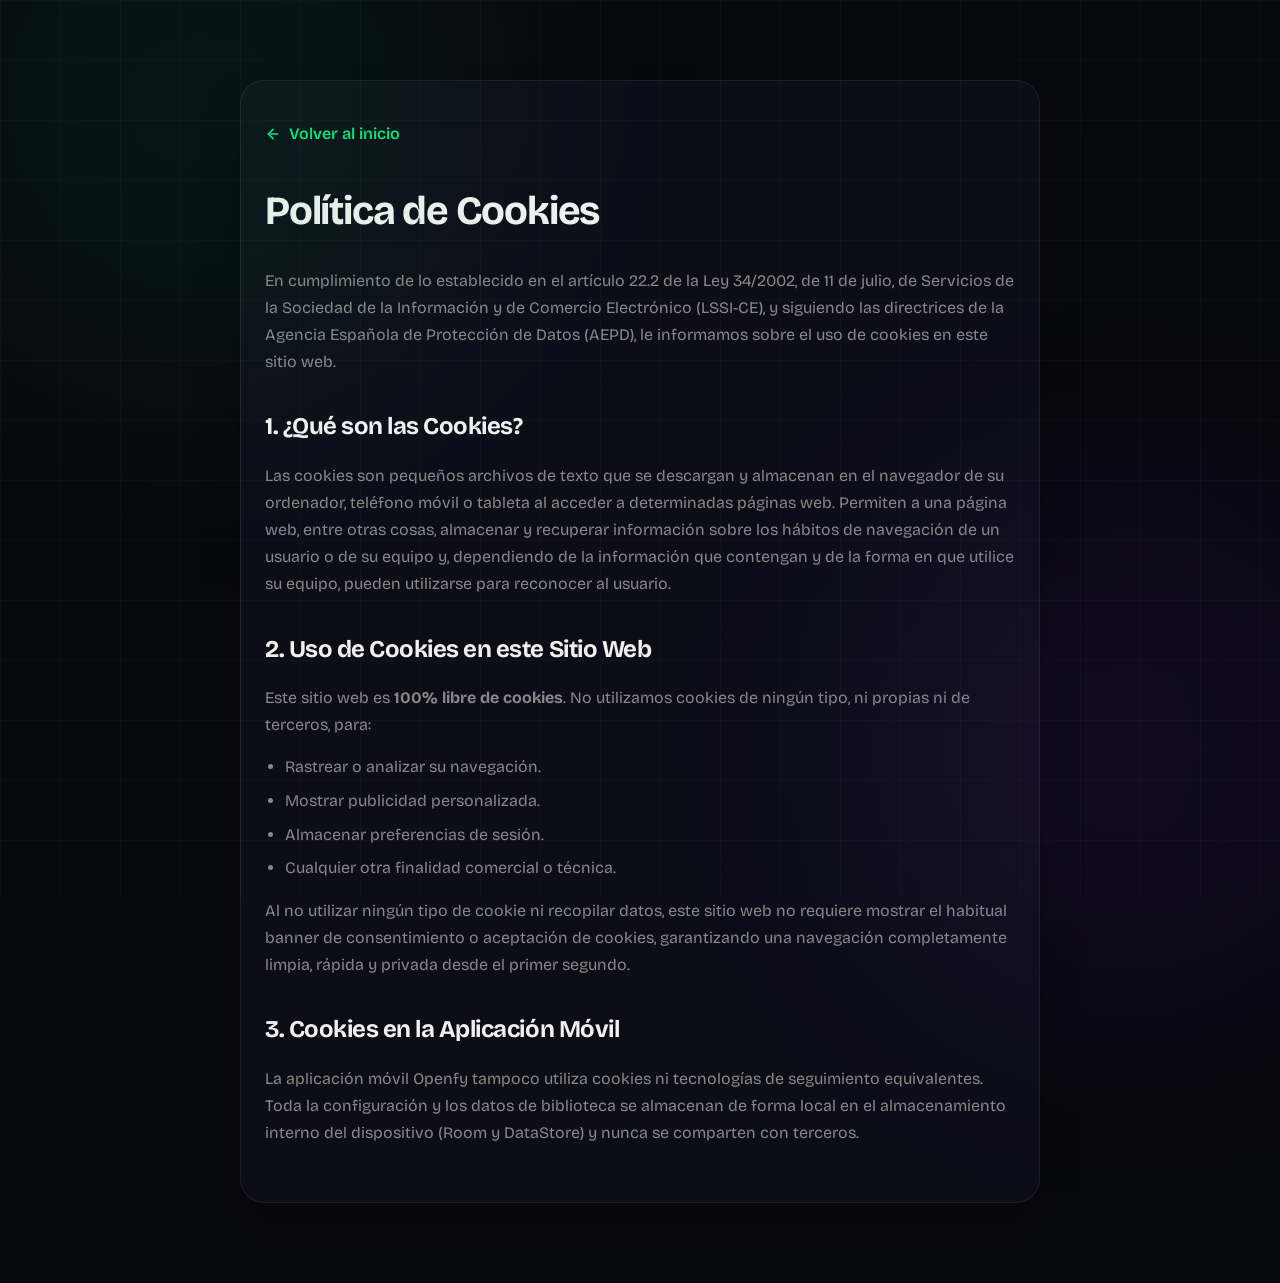
==== web/cookies.html @ 17f8e94c "Add legal policies, replace emojis with SVGs, and fix APK download link Create Aviso Legal, Politica" ====
<!DOCTYPE html>
<html lang="es">
<head>
  <meta charset="UTF-8">
  <meta name="viewport" content="width=device-width, initial-scale=1.0">
  <meta name="description" content="Política de Cookies — Openfy">
  <title>Política de Cookies — Openfy</title>
  <link rel="icon" type="image/png" href="assets/logo.png">
  <link rel="preconnect" href="https://fonts.googleapis.com">
  <link rel="preconnect" href="https://fonts.gstatic.com" crossorigin>
  <link href="https://fonts.googleapis.com/css2?family=Bricolage+Grotesque:opsz,wght@12..96,300;12..96,400;12..96,600;12..96,700;12..96,800&family=JetBrains+Mono:wght@400;500&display=swap" rel="stylesheet">
  <link rel="stylesheet" href="styles.css">
  <style>
    .legal-container {
      max-width: 800px;
      margin: 80px auto;
      padding: 40px 24px;
      background: var(--bg-2);
      border: 1px solid var(--border);
      border-radius: var(--radius-lg);
      box-shadow: 0 20px 40px rgba(0,0,0,0.3);
    }
    .legal-container h1 {
      font-size: 2.5rem;
      margin-bottom: 24px;
      letter-spacing: -0.03em;
    }
    .legal-container h2 {
      font-size: 1.5rem;
      margin-top: 32px;
      margin-bottom: 16px;
      letter-spacing: -0.02em;
    }
    .legal-container p {
      color: var(--muted);
      margin-bottom: 16px;
      line-height: 1.7;
    }
    .legal-container ul {
      margin-left: 20px;
      margin-bottom: 16px;
      color: var(--muted);
    }
    .legal-container li {
      margin-bottom: 8px;
    }
    .back-home {
      display: inline-flex;
      align-items: center;
      gap: 8px;
      color: var(--accent);
      text-decoration: none;
      font-weight: 600;
      margin-bottom: 32px;
      transition: opacity 0.2s;
    }
    .back-home:hover {
      opacity: 0.8;
    }
  </style>
</head>
<body>

  <div class="bg-grid"></div>
  <div class="bg-glow bg-glow-1"></div>
  <div class="bg-glow bg-glow-2"></div>

  <main class="legal-container">
    <a href="index.html" class="back-home">
      <svg width="16" height="16" viewBox="0 0 24 24" fill="none" stroke="currentColor" stroke-width="2.5" stroke-linecap="round" stroke-linejoin="round"><line x1="19" y1="12" x2="5" y2="12"/><polyline points="12 19 5 12 12 5"/></svg>
      Volver al inicio
    </a>

    <h1>Política de Cookies</h1>
    <p>En cumplimiento de lo establecido en el artículo 22.2 de la Ley 34/2002, de 11 de julio, de Servicios de la Sociedad de la Información y de Comercio Electrónico (LSSI-CE), y siguiendo las directrices de la Agencia Española de Protección de Datos (AEPD), le informamos sobre el uso de cookies en este sitio web.</p>

    <h2>1. ¿Qué son las Cookies?</h2>
    <p>Las cookies son pequeños archivos de texto que se descargan y almacenan en el navegador de su ordenador, teléfono móvil o tableta al acceder a determinadas páginas web. Permiten a una página web, entre otras cosas, almacenar y recuperar información sobre los hábitos de navegación de un usuario o de su equipo y, dependiendo de la información que contengan y de la forma en que utilice su equipo, pueden utilizarse para reconocer al usuario.</p>

    <h2>2. Uso de Cookies en este Sitio Web</h2>
    <p>Este sitio web es <strong>100% libre de cookies</strong>. No utilizamos cookies de ningún tipo, ni propias ni de terceros, para:</p>
    <ul>
      <li>Rastrear o analizar su navegación.</li>
      <li>Mostrar publicidad personalizada.</li>
      <li>Almacenar preferencias de sesión.</li>
      <li>Cualquier otra finalidad comercial o técnica.</li>
    </ul>
    <p>Al no utilizar ningún tipo de cookie ni recopilar datos, este sitio web no requiere mostrar el habitual banner de consentimiento o aceptación de cookies, garantizando una navegación completamente limpia, rápida y privada desde el primer segundo.</p>

    <h2>3. Cookies en la Aplicación Móvil</h2>
    <p>La aplicación móvil Openfy tampoco utiliza cookies ni tecnologías de seguimiento equivalentes. Toda la configuración y los datos de biblioteca se almacenan de forma local en el almacenamiento interno del dispositivo (Room y DataStore) y nunca se comparten con terceros.</p>
  </main>

</body>
</html>
---- web/styles.css ----
/* ===== RESET & BASE ===== */
*, *::before, *::after { box-sizing: border-box; margin: 0; padding: 0; }

:root {
  --bg:        #08080f;
  --bg-2:      #0d0d18;
  --surface:   rgba(255,255,255,0.035);
  --surface-2: rgba(255,255,255,0.06);
  --border:    rgba(255,255,255,0.07);
  --border-2:  rgba(255,255,255,0.12);
  --accent:    #00e676;
  --accent-dim: rgba(0,230,118,0.12);
  --accent-glow: rgba(0,230,118,0.25);
  --purple:    #7c3aed;
  --text:      #f0f0f0;
  --muted:     #888;
  --muted-2:   #555;
  --radius:    14px;
  --radius-lg: 24px;
  --max-w:     1100px;
  --font: 'Bricolage Grotesque', system-ui, sans-serif;
  --mono: 'JetBrains Mono', 'Fira Code', monospace;
}

html { scroll-behavior: smooth; }

body {
  font-family: var(--font);
  background: var(--bg);
  color: var(--text);
  line-height: 1.6;
  overflow-x: hidden;
  -webkit-font-smoothing: antialiased;
}

/* ===== BG FX ===== */
.bg-grid {
  position: fixed; inset: 0; z-index: 0;
  background-image:
    linear-gradient(rgba(255,255,255,0.025) 1px, transparent 1px),
    linear-gradient(90deg, rgba(255,255,255,0.025) 1px, transparent 1px);
  background-size: 60px 60px;
  pointer-events: none;
}
.bg-glow {
  position: fixed; border-radius: 50%;
  filter: blur(120px); pointer-events: none; z-index: 0;
}
.bg-glow-1 {
  width: 600px; height: 600px;
  top: -200px; left: -100px;
  background: rgba(0,230,118,0.06);
}
.bg-glow-2 {
  width: 500px; height: 500px;
  bottom: -100px; right: -100px;
  background: rgba(124,58,237,0.08);
}

/* ===== NAV ===== */
.nav {
  position: sticky; top: 0; z-index: 100;
  backdrop-filter: blur(20px);
  background: rgba(8,8,15,0.8);
  border-bottom: 1px solid var(--border);
}
.nav-inner {
  max-width: var(--max-w); margin: 0 auto;
  padding: 0 24px;
  display: flex; align-items: center; justify-content: space-between;
  height: 60px;
}
.nav-logo { display: flex; align-items: center; gap: 10px; text-decoration: none; color: var(--text); font-weight: 700; font-size: 1.05rem; }
.nav-icon { width: 30px; height: 30px; border-radius: 8px; }
.nav-name { letter-spacing: -0.02em; }
.nav-links { display: flex; align-items: center; gap: 28px; }
.nav-links a { color: var(--muted); text-decoration: none; font-size: 0.9rem; font-weight: 500; transition: color .2s; }
.nav-links a:hover { color: var(--text); }
.nav-gh {
  display: flex; align-items: center; gap: 6px;
  color: var(--text) !important;
  background: var(--surface-2);
  border: 1px solid var(--border-2);
  padding: 6px 14px; border-radius: 999px;
  font-size: 0.85rem !important;
  transition: background .2s, border-color .2s !important;
}
.nav-gh:hover { background: var(--surface) !important; border-color: var(--border-2) !important; }

/* ===== HERO ===== */
.hero {
  position: relative; z-index: 1;
  max-width: var(--max-w); margin: 0 auto;
  padding: 80px 24px 60px;
  display: grid;
  grid-template-columns: 1fr 1fr;
  gap: 60px;
  align-items: center;
}
.hero-inner { max-width: 540px; }
.hero-badge {
  display: inline-flex; align-items: center; gap: 8px;
  background: var(--accent-dim);
  border: 1px solid rgba(0,230,118,0.2);
  color: var(--accent);
  font-size: 0.8rem; font-weight: 600;
  padding: 6px 14px; border-radius: 999px;
  margin-bottom: 28px;
  letter-spacing: 0.04em; text-transform: uppercase;
}
.dot {
  width: 7px; height: 7px; border-radius: 50%;
  background: var(--accent);
  animation: pulse 2s ease-in-out infinite;
}
@keyframes pulse {
  0%, 100% { opacity: 1; }
  50% { opacity: 0.4; }
}
.hero-logo-wrap { display: none; }
.hero-title {
  font-size: clamp(2.8rem, 5vw, 4.2rem);
  font-weight: 800;
  line-height: 1.05;
  letter-spacing: -0.03em;
  margin-bottom: 24px;
}
.accent { color: var(--accent); }
.hero-lead {
  font-size: 1.05rem;
  color: var(--muted);
  line-height: 1.7;
  margin-bottom: 36px;
  max-width: 480px;
}
.hero-lead strong { color: var(--text); font-weight: 600; }
.hero-actions { display: flex; gap: 12px; flex-wrap: wrap; margin-bottom: 20px; }
.hero-hint { font-size: 0.78rem; color: var(--muted-2); }

/* ===== BUTTONS ===== */
.btn {
  display: inline-flex; align-items: center; gap: 8px;
  padding: 12px 22px; border-radius: 10px;
  font-family: var(--font); font-size: 0.9rem; font-weight: 600;
  text-decoration: none; cursor: pointer;
  transition: transform .15s, box-shadow .15s, background .15s, border-color .15s;
  border: none;
}
.btn:active { transform: scale(0.97); }
.btn-primary {
  background: var(--accent);
  color: #08080f;
  box-shadow: 0 0 20px var(--accent-glow);
}
.btn-primary:hover {
  background: #00ff87;
  box-shadow: 0 0 32px var(--accent-glow);
  transform: translateY(-1px);
}
.btn-secondary {
  background: var(--surface-2);
  color: var(--text);
  border: 1px solid var(--border-2);
}
.btn-secondary:hover { background: rgba(255,255,255,0.08); border-color: rgba(255,255,255,0.2); }
.btn-ghost {
  background: transparent;
  color: var(--muted);
  border: 1px solid var(--border);
}
.btn-ghost:hover { color: var(--text); border-color: var(--border-2); }
.btn-large { padding: 14px 28px; font-size: 1rem; }

/* ===== PLAYER MOCKUP ===== */
.hero-visual { display: flex; justify-content: center; align-items: center; }
.player-mockup {
  width: 280px;
  background: var(--bg-2);
  border: 1px solid var(--border-2);
  border-radius: var(--radius-lg);
  overflow: hidden;
  box-shadow:
    0 0 0 1px rgba(255,255,255,0.04),
    0 40px 80px rgba(0,0,0,0.6),
    0 0 60px rgba(0,230,118,0.08);
}
.player-bar {
  display: flex; gap: 6px; align-items: center;
  padding: 12px 16px;
  background: rgba(255,255,255,0.02);
  border-bottom: 1px solid var(--border);
}
.player-dot { width: 11px; height: 11px; border-radius: 50%; }
.player-dot.red    { background: #ff5f57; }
.player-dot.yellow { background: #ffbd2e; }
.player-dot.green  { background: #28c840; }
.player-screen { padding: 20px; display: flex; flex-direction: column; gap: 16px; }
.track-art {
  width: 100%; aspect-ratio: 1;
  border-radius: 12px;
  background: linear-gradient(135deg, #1a1a2e, #16213e, #0f3460);
  position: relative; overflow: hidden;
  box-shadow: 0 8px 24px rgba(0,0,0,0.4);
}
.track-art::after {
  content: '🎵';
  position: absolute; inset: 0;
  display: flex; align-items: center; justify-content: center;
  font-size: 2.5rem;
  opacity: 0.6;
}
.track-info { display: flex; flex-direction: column; gap: 6px; }
.skeleton {
  height: 12px; border-radius: 6px;
  background: linear-gradient(90deg, rgba(255,255,255,0.06) 25%, rgba(255,255,255,0.1) 50%, rgba(255,255,255,0.06) 75%);
  background-size: 200% 100%;
  animation: shimmer 1.8s ease-in-out infinite;
}
.skeleton.short { width: 65%; }
@keyframes shimmer {
  0% { background-position: 200% 0; }
  100% { background-position: -200% 0; }
}
.controls { display: flex; justify-content: center; gap: 20px; align-items: center; }
.ctrl-btn {
  width: 36px; height: 36px; border-radius: 50%;
  display: flex; align-items: center; justify-content: center;
  background: var(--surface); font-size: 0.9rem; color: var(--muted);
  cursor: pointer; transition: background .2s;
}
.ctrl-btn.play {
  width: 48px; height: 48px;
  background: var(--accent); color: #08080f;
  font-size: 1rem;
  box-shadow: 0 0 20px var(--accent-glow);
}
.progress-bar {
  width: 100%; height: 3px; border-radius: 2px;
  background: rgba(255,255,255,0.1);
  overflow: hidden;
}
.progress-fill {
  height: 100%; width: 40%; border-radius: 2px;
  background: var(--accent);
  animation: progress 3s ease-in-out infinite alternate;
}
@keyframes progress {
  from { width: 20%; }
  to   { width: 75%; }
}
.waveform {
  display: flex; align-items: center; justify-content: center;
  gap: 3px; height: 24px;
}
.waveform span {
  width: 3px; border-radius: 2px;
  background: var(--accent);
  opacity: 0.5;
  animation: wave 1s ease-in-out infinite alternate;
}
.waveform span:nth-child(1)  { height: 8px;  animation-delay: 0s; }
.waveform span:nth-child(2)  { height: 16px; animation-delay: .1s; }
.waveform span:nth-child(3)  { height: 12px; animation-delay: .2s; }
.waveform span:nth-child(4)  { height: 20px; animation-delay: .3s; }
.waveform span:nth-child(5)  { height: 8px;  animation-delay: .4s; }
.waveform span:nth-child(6)  { height: 18px; animation-delay: .5s; }
.waveform span:nth-child(7)  { height: 24px; animation-delay: .6s; }
.waveform span:nth-child(8)  { height: 14px; animation-delay: .7s; }
.waveform span:nth-child(9)  { height: 20px; animation-delay: .8s; }
.waveform span:nth-child(10) { height: 10px; animation-delay: .9s; }
.waveform span:nth-child(11) { height: 16px; animation-delay: .1s; }
.waveform span:nth-child(12) { height: 6px;  animation-delay: .2s; }
.waveform span:nth-child(13) { height: 14px; animation-delay: .3s; }
.waveform span:nth-child(14) { height: 20px; animation-delay: .4s; }
.waveform span:nth-child(15) { height: 8px;  animation-delay: .5s; }
@keyframes wave {
  from { opacity: 0.3; transform: scaleY(0.6); }
  to   { opacity: 0.8; transform: scaleY(1); }
}

/* ===== STATS ===== */
.stats {
  position: relative; z-index: 1;
  border-top: 1px solid var(--border);
  border-bottom: 1px solid var(--border);
  background: var(--surface);
}
.stats-inner {
  max-width: var(--max-w); margin: 0 auto; padding: 0 24px;
  display: flex; align-items: center; justify-content: center;
  flex-wrap: wrap; gap: 0;
}
.stat {
  display: flex; flex-direction: column; align-items: center;
  padding: 24px 40px; gap: 4px;
}
.stat-num { font-size: 1.6rem; font-weight: 800; color: var(--accent); letter-spacing: -0.02em; }
.stat-label { font-size: 0.78rem; color: var(--muted); font-weight: 500; text-transform: uppercase; letter-spacing: 0.05em; }
.stat-divider { width: 1px; height: 40px; background: var(--border); }

/* ===== SECTIONS ===== */
.features, .install, .tech {
  position: relative; z-index: 1;
  max-width: var(--max-w); margin: 0 auto;
  padding: 80px 24px;
}
.section-header { margin-bottom: 48px; }
.section-tag {
  display: inline-block;
  font-size: 0.75rem; font-weight: 700;
  text-transform: uppercase; letter-spacing: 0.1em;
  color: var(--accent); margin-bottom: 12px;
}
.section-title {
  font-size: clamp(1.8rem, 3.5vw, 2.8rem);
  font-weight: 800; letter-spacing: -0.03em;
  line-height: 1.1;
  color: var(--text);
}

/* ===== FEATURE CARDS ===== */
.features-grid {
  display: grid;
  grid-template-columns: repeat(3, 1fr);
  gap: 16px;
}
.card {
  background: var(--surface);
  border: 1px solid var(--border);
  border-radius: var(--radius);
  padding: 28px;
  transition: border-color .2s, background .2s, transform .2s;
}
.card:hover {
  border-color: var(--border-2);
  background: var(--surface-2);
  transform: translateY(-2px);
}
.card-highlight {
  grid-column: span 1;
  background: linear-gradient(135deg, rgba(0,230,118,0.06), rgba(0,230,118,0.02));
  border-color: rgba(0,230,118,0.2);
}
.card-highlight:hover { border-color: rgba(0,230,118,0.35); }
.card-icon {
  width: 44px; height: 44px;
  display: flex; align-items: center; justify-content: center;
  background: var(--surface-2); border: 1px solid var(--border);
  border-radius: 10px; margin-bottom: 16px;
  color: var(--accent);
}
.card h3 {
  font-size: 1rem; font-weight: 700;
  margin-bottom: 8px; letter-spacing: -0.01em;
}
.card p { font-size: 0.88rem; color: var(--muted); line-height: 1.65; }
.card-code {
  margin-top: 16px; padding: 10px 12px;
  background: rgba(0,0,0,0.3); border-radius: 8px;
  border: 1px solid var(--border);
  display: flex; gap: 8px; align-items: center;
}

/* ===== INSTALL STEPS ===== */
.steps-grid {
  display: grid;
  grid-template-columns: 1fr auto 1fr auto 1fr;
  gap: 16px; align-items: center;
  margin-bottom: 48px;
}
.step {
  background: var(--surface);
  border: 1px solid var(--border);
  border-radius: var(--radius);
  padding: 28px 24px;
}
.step-num {
  font-family: var(--mono);
  font-size: 2rem; font-weight: 500;
  color: var(--accent); opacity: 0.7;
  margin-bottom: 12px; letter-spacing: -0.05em;
}
.step-content h3 { font-size: 1rem; font-weight: 700; margin-bottom: 8px; }
.step-content p  { font-size: 0.88rem; color: var(--muted); line-height: 1.6; }
.step-arrow { font-size: 1.4rem; color: var(--muted-2); padding: 0 8px; }
.install-cta { display: flex; align-items: center; gap: 16px; flex-wrap: wrap; }

/* ===== TECH GRID ===== */
.tech-grid {
  display: grid;
  grid-template-columns: repeat(4, 1fr);
  gap: 12px;
}
.tech-card {
  background: var(--surface);
  border: 1px solid var(--border);
  border-radius: var(--radius);
  padding: 20px;
  display: flex; flex-direction: column; gap: 6px;
  transition: border-color .2s;
}
.tech-card:hover { border-color: var(--border-2); }
.tech-label { font-size: 0.72rem; color: var(--muted-2); text-transform: uppercase; letter-spacing: 0.08em; font-weight: 600; }
.tech-value { font-size: 0.88rem; color: var(--text); font-weight: 600; }

/* ===== LEGAL ===== */
.legal {
  position: relative; z-index: 1;
  background: var(--surface);
  border-top: 1px solid var(--border);
  border-bottom: 1px solid var(--border);
}
.legal-inner {
  max-width: 740px; margin: 0 auto;
  padding: 64px 24px;
  text-align: center;
}
.legal-icon { font-size: 2rem; margin-bottom: 16px; }
.legal h2 { font-size: 1.5rem; font-weight: 700; margin-bottom: 20px; letter-spacing: -0.02em; }
.legal p { font-size: 0.9rem; color: var(--muted); line-height: 1.75; margin-bottom: 14px; }
.legal p strong { color: var(--text); }

/* ===== FOOTER ===== */
.footer {
  position: relative; z-index: 1;
  border-top: 1px solid var(--border);
  padding: 40px 24px;
}
.footer-inner {
  max-width: var(--max-w); margin: 0 auto;
  display: flex; flex-direction: column; align-items: center; gap: 20px;
  text-align: center;
}
.footer-brand {
  display: flex; align-items: center; gap: 8px;
  font-size: 1rem; font-weight: 700; color: var(--text);
}
.footer-logo { width: 24px; height: 24px; border-radius: 6px; }
.footer-links { display: flex; gap: 24px; flex-wrap: wrap; justify-content: center; }
.footer-links a { color: var(--muted); text-decoration: none; font-size: 0.88rem; transition: color .2s; }
.footer-links a:hover { color: var(--text); }
.footer-copy { font-size: 0.8rem; color: var(--muted-2); }
.footer-copy a { color: var(--muted); text-decoration: none; }
.footer-copy a:hover { color: var(--text); }

/* ===== UTILITIES ===== */
.mono { font-family: var(--mono); font-size: 0.82em; }
.muted { color: var(--muted); }

/* ===== RESPONSIVE ===== */
@media (max-width: 900px) {
  .hero {
    grid-template-columns: 1fr;
    text-align: center;
    padding: 60px 20px 40px;
    gap: 40px;
  }
  .hero-inner { max-width: 100%; }
  .hero-lead { margin: 0 auto 32px; }
  .hero-actions { justify-content: center; }
  .hero-logo-wrap { display: flex; justify-content: center; }
  .hero-logo { width: 100px; height: 100px; border-radius: 24px; }
  .hero-visual { display: none; }
  .features-grid { grid-template-columns: 1fr; }
  .card-highlight { grid-column: span 1; }
  .steps-grid { grid-template-columns: 1fr; }
  .step-arrow { text-align: center; transform: rotate(90deg); }
  .tech-grid { grid-template-columns: repeat(2, 1fr); }
  .stats-inner { flex-direction: column; gap: 0; }
  .stat-divider { width: 60px; height: 1px; }
}

@media (max-width: 600px) {
  .nav-links { display: none; }
  .nav-links a:last-child { display: flex; }
  .hero-title { font-size: 2.4rem; }
  .tech-grid { grid-template-columns: 1fr; }
  .features, .install, .tech { padding: 60px 16px; }
}
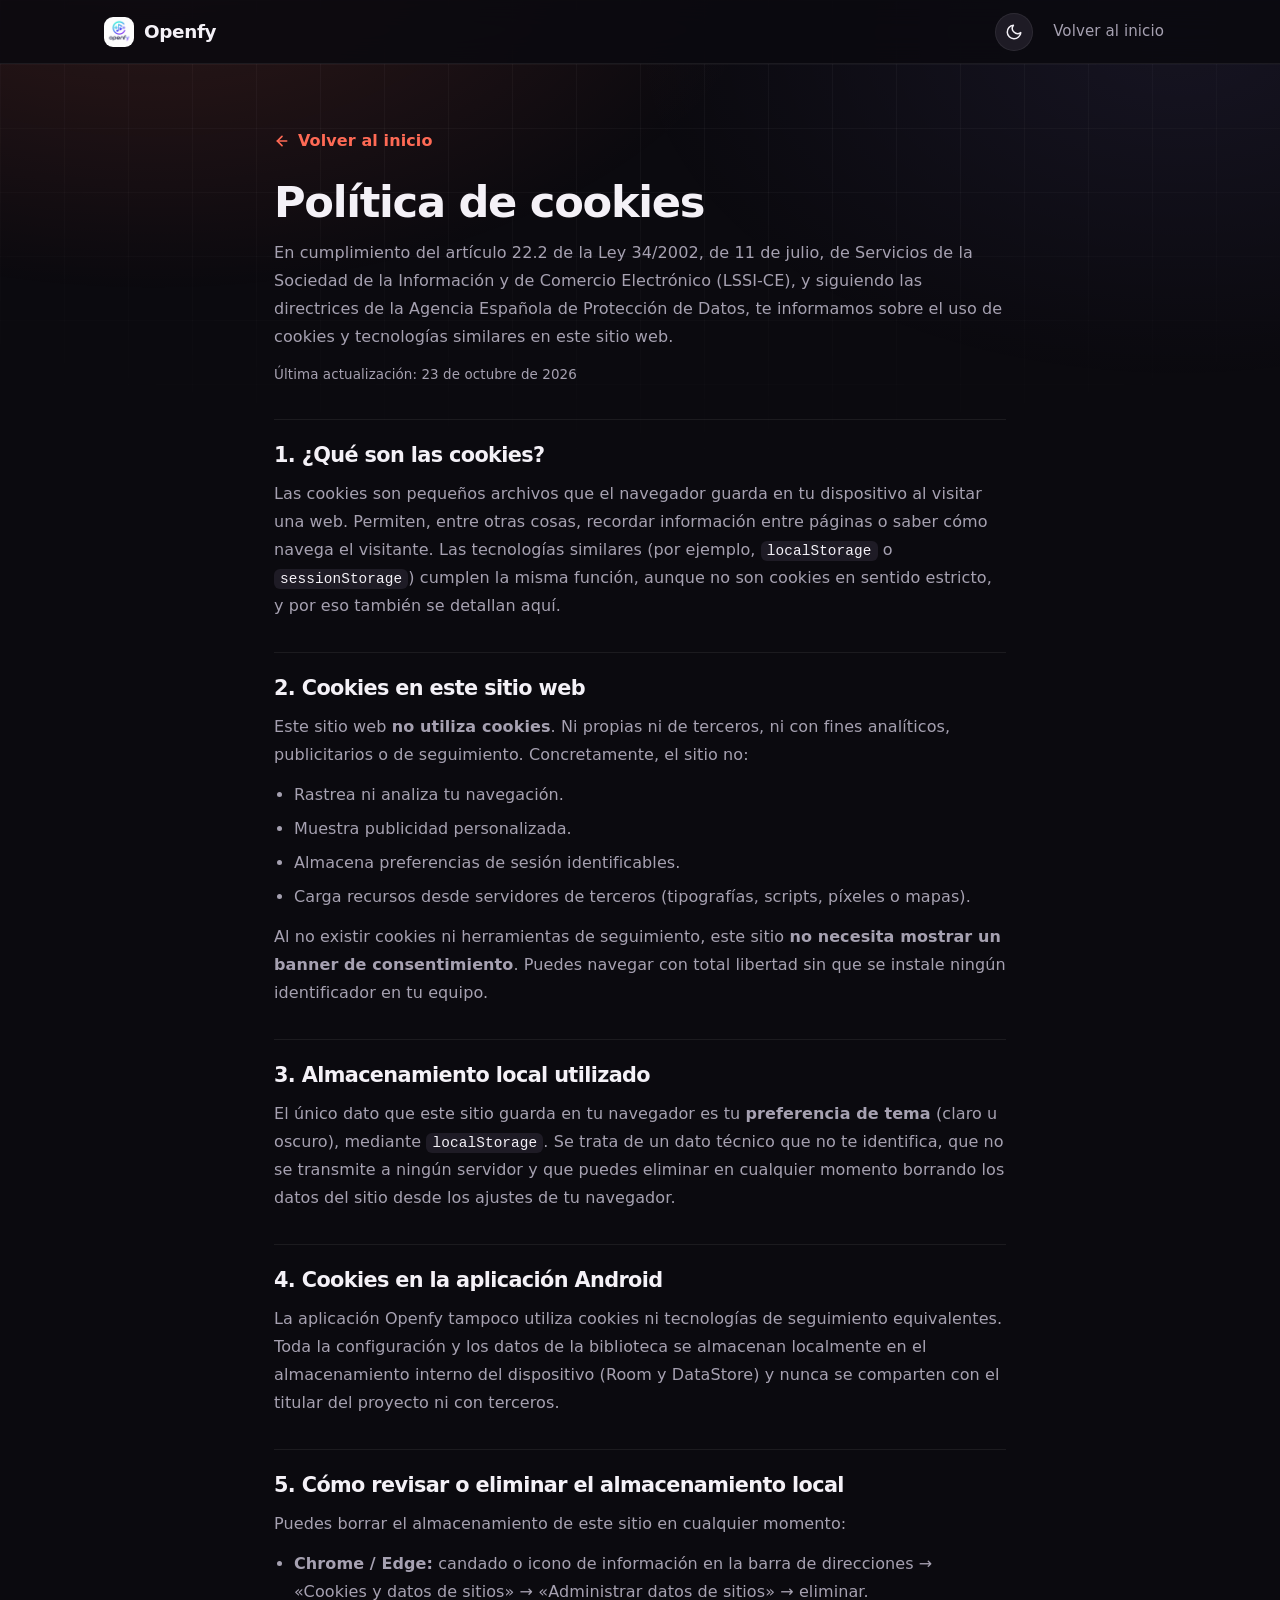
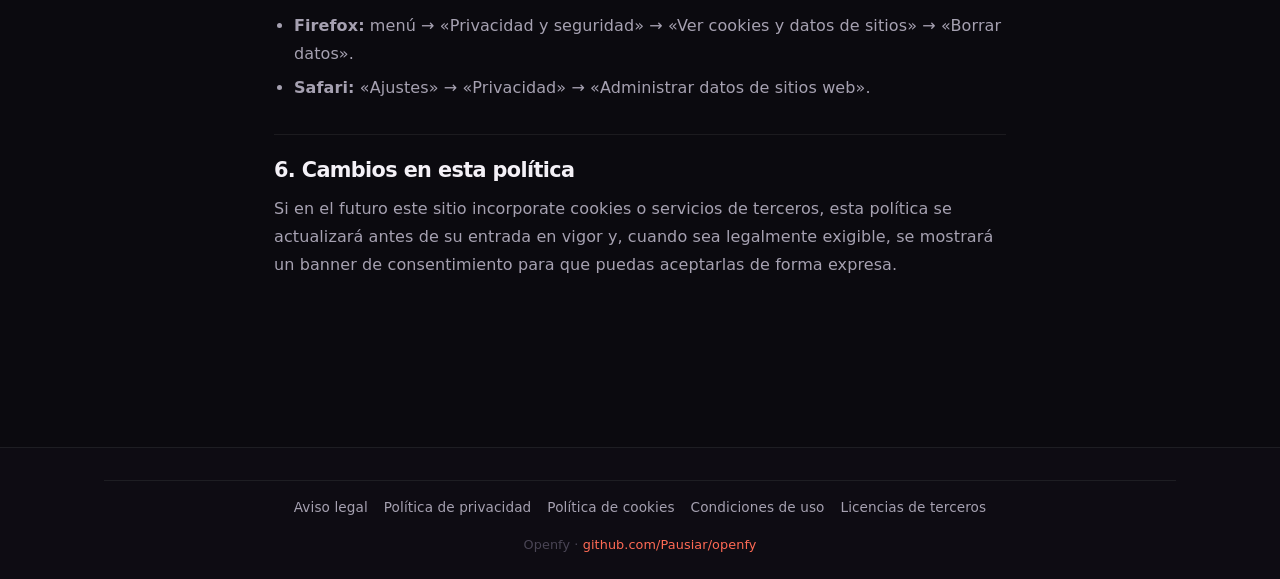
==== commit f1c830bd: "feat(web): rediseño con el diseño de la app, firma oficial y descarga fiable Sitio web - Rediseño co" ====
--- a/web/cookies.html
+++ b/web/cookies.html
@@ -1,95 +1,128 @@
 <!DOCTYPE html>
-<html lang="es">
+<html lang="es" data-theme="dark">
 <head>
   <meta charset="UTF-8">
   <meta name="viewport" content="width=device-width, initial-scale=1.0">
-  <meta name="description" content="Política de Cookies — Openfy">
-  <title>Política de Cookies — Openfy</title>
+  <meta name="description" content="Política de cookies de Openfy: este sitio no utiliza cookies ni servicios de terceros; solo guarda la preferencia de tema en el almacenamiento local del navegador.">
+  <meta name="theme-color" content="#0b0a0f">
+  <link rel="canonical" href="https://pausiar.github.io/openfy/cookies.html">
+  <meta name="robots" content="index, follow">
+  <title>Política de cookies — Openfy</title>
   <link rel="icon" type="image/png" href="assets/logo.png">
-  <link rel="preconnect" href="https://fonts.googleapis.com">
-  <link rel="preconnect" href="https://fonts.gstatic.com" crossorigin>
-  <link href="https://fonts.googleapis.com/css2?family=Bricolage+Grotesque:opsz,wght@12..96,300;12..96,400;12..96,600;12..96,700;12..96,800&family=JetBrains+Mono:wght@400;500&display=swap" rel="stylesheet">
   <link rel="stylesheet" href="styles.css">
-  <style>
-    .legal-container {
-      max-width: 800px;
-      margin: 80px auto;
-      padding: 40px 24px;
-      background: var(--bg-2);
-      border: 1px solid var(--border);
-      border-radius: var(--radius-lg);
-      box-shadow: 0 20px 40px rgba(0,0,0,0.3);
-    }
-    .legal-container h1 {
-      font-size: 2.5rem;
-      margin-bottom: 24px;
-      letter-spacing: -0.03em;
-    }
-    .legal-container h2 {
-      font-size: 1.5rem;
-      margin-top: 32px;
-      margin-bottom: 16px;
-      letter-spacing: -0.02em;
-    }
-    .legal-container p {
-      color: var(--muted);
-      margin-bottom: 16px;
-      line-height: 1.7;
-    }
-    .legal-container ul {
-      margin-left: 20px;
-      margin-bottom: 16px;
-      color: var(--muted);
-    }
-    .legal-container li {
-      margin-bottom: 8px;
-    }
-    .back-home {
-      display: inline-flex;
-      align-items: center;
-      gap: 8px;
-      color: var(--accent);
-      text-decoration: none;
-      font-weight: 600;
-      margin-bottom: 32px;
-      transition: opacity 0.2s;
-    }
-    .back-home:hover {
-      opacity: 0.8;
-    }
-  </style>
+  <script src="site-config.js"></script>
+  <script src="app.js" defer></script>
 </head>
 <body>
 
-  <div class="bg-grid"></div>
-  <div class="bg-glow bg-glow-1"></div>
-  <div class="bg-glow bg-glow-2"></div>
+  <div class="bg-grid" aria-hidden="true"></div>
+  <div class="bg-glow" aria-hidden="true"></div>
 
-  <main class="legal-container">
+  <nav class="nav" aria-label="Navegación">
+    <div class="container nav-inner">
+      <a class="nav-logo" href="index.html">
+        <img src="assets/logo.png" alt="Logotipo de Openfy" class="nav-icon" width="30" height="30">
+        <span>Openfy</span>
+      </a>
+      <div class="nav-links">
+        <button class="theme-toggle" id="theme-toggle" type="button" aria-label="Cambiar entre tema oscuro y claro" title="Cambiar tema">
+          <svg class="icon-moon" width="18" height="18" viewBox="0 0 24 24" fill="none" stroke="currentColor" stroke-width="2" stroke-linecap="round" stroke-linejoin="round" aria-hidden="true"><path d="M21 12.79A9 9 0 1 1 11.21 3 7 7 0 0 0 21 12.79z"/></svg>
+          <svg class="icon-sun" width="18" height="18" viewBox="0 0 24 24" fill="none" stroke="currentColor" stroke-width="2" stroke-linecap="round" stroke-linejoin="round" aria-hidden="true"><circle cx="12" cy="12" r="4"/><path d="M12 2v2M12 20v2M4.93 4.93l1.41 1.41M17.66 17.66l1.41 1.41M2 12h2M20 12h2M4.93 19.07l1.41-1.41M17.66 6.34l1.41-1.41"/></svg>
+        </button>
+        <a href="index.html">Volver al inicio</a>
+      </div>
+    </div>
+  </nav>
+
+  <main class="doc">
     <a href="index.html" class="back-home">
-      <svg width="16" height="16" viewBox="0 0 24 24" fill="none" stroke="currentColor" stroke-width="2.5" stroke-linecap="round" stroke-linejoin="round"><line x1="19" y1="12" x2="5" y2="12"/><polyline points="12 19 5 12 12 5"/></svg>
+      <svg width="16" height="16" viewBox="0 0 24 24" fill="none" stroke="currentColor" stroke-width="2.5" stroke-linecap="round" stroke-linejoin="round" aria-hidden="true"><line x1="19" y1="12" x2="5" y2="12"/><polyline points="12 19 5 12 12 5"/></svg>
       Volver al inicio
     </a>
 
-    <h1>Política de Cookies</h1>
-    <p>En cumplimiento de lo establecido en el artículo 22.2 de la Ley 34/2002, de 11 de julio, de Servicios de la Sociedad de la Información y de Comercio Electrónico (LSSI-CE), y siguiendo las directrices de la Agencia Española de Protección de Datos (AEPD), le informamos sobre el uso de cookies en este sitio web.</p>
+    <header class="doc-header">
+      <h1>Política de cookies</h1>
+      <p>
+        En cumplimiento del artículo 22.2 de la Ley 34/2002, de 11 de julio, de Servicios de la
+        Sociedad de la Información y de Comercio Electrónico (LSSI-CE), y siguiendo las directrices
+        de la Agencia Española de Protección de Datos, te informamos sobre el uso de cookies y
+        tecnologías similares en este sitio web.
+      </p>
+      <p class="doc-updated">Última actualización: 23 de octubre de 2026</p>
+    </header>
 
-    <h2>1. ¿Qué son las Cookies?</h2>
-    <p>Las cookies son pequeños archivos de texto que se descargan y almacenan en el navegador de su ordenador, teléfono móvil o tableta al acceder a determinadas páginas web. Permiten a una página web, entre otras cosas, almacenar y recuperar información sobre los hábitos de navegación de un usuario o de su equipo y, dependiendo de la información que contengan y de la forma en que utilice su equipo, pueden utilizarse para reconocer al usuario.</p>
+    <h2>1. ¿Qué son las cookies?</h2>
+    <p>
+      Las cookies son pequeños archivos que el navegador guarda en tu dispositivo al visitar una
+      web. Permiten, entre otras cosas, recordar información entre páginas o saber cómo navega
+      el visitante. Las tecnologías similares (por ejemplo, <code>localStorage</code> o
+      <code>sessionStorage</code>) cumplen la misma función, aunque no son cookies en sentido
+      estricto, y por eso también se detallan aquí.
+    </p>
 
-    <h2>2. Uso de Cookies en este Sitio Web</h2>
-    <p>Este sitio web es <strong>100% libre de cookies</strong>. No utilizamos cookies de ningún tipo, ni propias ni de terceros, para:</p>
+    <h2>2. Cookies en este sitio web</h2>
+    <p>
+      Este sitio web <strong>no utiliza cookies</strong>. Ni propias ni de terceros, ni con fines
+      analíticos, publicitarios o de seguimiento. Concretamente, el sitio no:
+    </p>
     <ul>
-      <li>Rastrear o analizar su navegación.</li>
-      <li>Mostrar publicidad personalizada.</li>
-      <li>Almacenar preferencias de sesión.</li>
-      <li>Cualquier otra finalidad comercial o técnica.</li>
+      <li>Rastrea ni analiza tu navegación.</li>
+      <li>Muestra publicidad personalizada.</li>
+      <li>Almacena preferencias de sesión identificables.</li>
+      <li>Carga recursos desde servidores de terceros (tipografías, scripts, píxeles o mapas).</li>
     </ul>
-    <p>Al no utilizar ningún tipo de cookie ni recopilar datos, este sitio web no requiere mostrar el habitual banner de consentimiento o aceptación de cookies, garantizando una navegación completamente limpia, rápida y privada desde el primer segundo.</p>
+    <p>
+      Al no existir cookies ni herramientas de seguimiento, este sitio <strong>no necesita mostrar
+      un banner de consentimiento</strong>. Puedes navegar con total libertad sin que se instale
+      ningún identificador en tu equipo.
+    </p>
 
-    <h2>3. Cookies en la Aplicación Móvil</h2>
-    <p>La aplicación móvil Openfy tampoco utiliza cookies ni tecnologías de seguimiento equivalentes. Toda la configuración y los datos de biblioteca se almacenan de forma local en el almacenamiento interno del dispositivo (Room y DataStore) y nunca se comparten con terceros.</p>
+    <h2>3. Almacenamiento local utilizado</h2>
+    <p>
+      El único dato que este sitio guarda en tu navegador es tu <strong>preferencia de tema</strong>
+      (claro u oscuro), mediante <code>localStorage</code>. Se trata de un dato técnico que no te
+      identifica, que no se transmite a ningún servidor y que puedes eliminar en cualquier momento
+      borrando los datos del sitio desde los ajustes de tu navegador.
+    </p>
+
+    <h2>4. Cookies en la aplicación Android</h2>
+    <p>
+      La aplicación Openfy tampoco utiliza cookies ni tecnologías de seguimiento equivalentes. Toda
+      la configuración y los datos de la biblioteca se almacenan localmente en el almacenamiento
+      interno del dispositivo (Room y DataStore) y nunca se comparten con el titular del proyecto
+      ni con terceros.
+    </p>
+
+    <h2>5. Cómo revisar o eliminar el almacenamiento local</h2>
+    <p>
+      Puedes borrar el almacenamiento de este sitio en cualquier momento:
+    </p>
+    <ul>
+      <li><strong>Chrome / Edge:</strong> candado o icono de información en la barra de direcciones → «Cookies y datos de sitios» → «Administrar datos de sitios» → eliminar.</li>
+      <li><strong>Firefox:</strong> menú → «Privacidad y seguridad» → «Ver cookies y datos de sitios» → «Borrar datos».</li>
+      <li><strong>Safari:</strong> «Ajustes» → «Privacidad» → «Administrar datos de sitios web».</li>
+    </ul>
+
+    <h2>6. Cambios en esta política</h2>
+    <p>
+      Si en el futuro este sitio incorporate cookies o servicios de terceros, esta política se
+      actualizará antes de su entrada en vigor y, cuando sea legalmente exigible, se mostrará un
+      banner de consentimiento para que puedas aceptarlas de forma expresa.
+    </p>
   </main>
+
+  <footer class="footer">
+    <div class="container footer-inner">
+      <nav class="footer-legal" aria-label="Información legal">
+        <a href="legal.html">Aviso legal</a>
+        <a href="privacidad.html">Política de privacidad</a>
+        <a href="cookies.html">Política de cookies</a>
+        <a href="terminos.html">Condiciones de uso</a>
+        <a href="licencias.html">Licencias de terceros</a>
+      </nav>
+      <p class="footer-updated">Openfy · <a href="https://github.com/Pausiar/openfy" target="_blank" rel="noopener noreferrer">github.com/Pausiar/openfy</a></p>
+    </div>
+  </footer>
 
 </body>
 </html>
--- a/web/styles.css
+++ b/web/styles.css
@@ -1,479 +1,1725 @@
-/* ===== RESET & BASE ===== */
-*, *::before, *::after { box-sizing: border-box; margin: 0; padding: 0; }
+/* ==========================================================================
+   Openfy — hoja de estilos de la web
+   --------------------------------------------------------------------------
+   El diseño replica el sistema de diseño "Ember" de la app Android
+   (app/src/main/java/com/pausiar/openfy/presentation/theme/):
+
+     - Paleta dark-first: superficies casi negras con matiz violeta y un único
+       acento coral cálido.
+     - Tema claro equivalente (la app tiene SYSTEM / LIGHT / DARK).
+     - Radios 8 / 12 / 16 / 20 / 28 y rejilla de espaciado de 4.
+     - Tipografía sans del sistema con tracking cerrado en los titulares,
+       igual que OpenfyTypography en la app.
+
+   Sin fuentes externas ni recursos de terceros: la web no hace ni una sola
+   petición a otro dominio (requisito de la política de cookies).
+   ========================================================================== */
+
+/* --------------------------------------------------------------------------
+   1. Tokens
+   -------------------------------------------------------------------------- */
 
 :root {
-  --bg:        #08080f;
-  --bg-2:      #0d0d18;
-  --surface:   rgba(255,255,255,0.035);
-  --surface-2: rgba(255,255,255,0.06);
-  --border:    rgba(255,255,255,0.07);
-  --border-2:  rgba(255,255,255,0.12);
-  --accent:    #00e676;
-  --accent-dim: rgba(0,230,118,0.12);
-  --accent-glow: rgba(0,230,118,0.25);
-  --purple:    #7c3aed;
-  --text:      #f0f0f0;
-  --muted:     #888;
-  --muted-2:   #555;
-  --radius:    14px;
-  --radius-lg: 24px;
-  --max-w:     1100px;
-  --font: 'Bricolage Grotesque', system-ui, sans-serif;
-  --mono: 'JetBrains Mono', 'Fira Code', monospace;
-}
-
-html { scroll-behavior: smooth; }
+  /* Paleta oscura (tema por defecto, como la app) */
+  --bg: #0b0a0f;
+  --bg-deep: #060509;
+  --surface: #131119;
+  --surface-1: #17151d;
+  --surface-2: #1e1b25;
+  --surface-3: #26232e;
+  --outline: #4a4555;
+  --outline-variant: #2c2834;
+  --text: #f4f1f7;
+  --muted: #a6a1b1;
+  --accent: #ff6a55;
+  --accent-strong: #ff7a62;
+  --accent-soft: #ff9a85;
+  --accent-container: #3a1a14;
+  --accent-fg: #ffe6e0;
+  --on-accent: #1c0a06;
+  --secondary: #cfc6da;
+  --secondary-container: #2a2633;
+  --tertiary: #ffb86b;
+  --success: #5fd39a;
+  --warning: #ffc266;
+  --danger: #ff5c6c;
+  --hairline: rgba(255, 255, 255, 0.07);
+  --youtube: #ff4e45;
+  --spotify: #1ed760;
+  --local: #9b8cff;
+  --demo: #ffb86b;
+  --shadow-card: 0 18px 40px rgba(0, 0, 0, 0.45);
+  --shadow-phone: 0 40px 80px rgba(0, 0, 0, 0.55);
+  --glow: rgba(255, 106, 85, 0.16);
+  --glow-secondary: rgba(155, 140, 255, 0.08);
+
+  /* Forma y espacio (OpenfyShapes / OpenfySpacing) */
+  --radius-xs: 8px;
+  --radius-sm: 12px;
+  --radius-md: 16px;
+  --radius-lg: 20px;
+  --radius-xl: 28px;
+  --radius-pill: 999px;
+
+  --space-1: 4px;
+  --space-2: 8px;
+  --space-3: 12px;
+  --space-4: 16px;
+  --space-6: 24px;
+  --space-8: 32px;
+  --space-12: 48px;
+
+  --container: 1120px;
+  --gutter: 24px;
+  --nav-height: 64px;
+
+  /* Tipografía (mismos pesos y tracking que la app) */
+  --font-sans: system-ui, -apple-system, "Segoe UI", Roboto, "Helvetica Neue", Arial,
+    "Noto Sans", sans-serif;
+  --font-mono: ui-monospace, "JetBrains Mono", "SFMono-Regular", Menlo, Consolas,
+    "Liberation Mono", monospace;
+
+  --ease: cubic-bezier(0.2, 0.7, 0.3, 1);
+}
+
+[data-theme="light"] {
+  --bg: #faf8fb;
+  --bg-deep: #ffffff;
+  --surface: #ffffff;
+  --surface-1: #f6f3f8;
+  --surface-2: #f1edf4;
+  --surface-3: #ebe7ef;
+  --outline: #8c8696;
+  --outline-variant: #d9d4df;
+  --text: #17151c;
+  --muted: #5e5968;
+  --accent: #d63f28;
+  --accent-strong: #ff6a55;
+  --accent-soft: #d63f28;
+  --accent-container: #ffe6e0;
+  --accent-fg: #3d0d04;
+  --on-accent: #ffffff;
+  --secondary: #615a6e;
+  --secondary-container: #e9e3f2;
+  --tertiary: #b86a12;
+  --success: #1e8a57;
+  --warning: #a86200;
+  --danger: #c62839;
+  --hairline: rgba(0, 0, 0, 0.08);
+  --youtube: #d9271e;
+  --spotify: #138a3e;
+  --local: #5b4bd6;
+  --demo: #b86a12;
+  --shadow-card: 0 16px 32px rgba(46, 40, 58, 0.10);
+  --shadow-phone: 0 30px 60px rgba(46, 40, 58, 0.18);
+  --glow: rgba(214, 63, 40, 0.10);
+  --glow-secondary: rgba(91, 75, 214, 0.08);
+}
+
+/* --------------------------------------------------------------------------
+   2. Base
+   -------------------------------------------------------------------------- */
+
+*,
+*::before,
+*::after {
+  box-sizing: border-box;
+}
+
+html {
+  scroll-behavior: smooth;
+  scroll-padding-top: calc(var(--nav-height) + 16px);
+  -webkit-text-size-adjust: 100%;
+}
 
 body {
-  font-family: var(--font);
+  margin: 0;
   background: var(--bg);
   color: var(--text);
+  font-family: var(--font-sans);
+  font-size: 16px;
   line-height: 1.6;
+  letter-spacing: 0.1px;
+  -webkit-font-smoothing: antialiased;
   overflow-x: hidden;
-  -webkit-font-smoothing: antialiased;
-}
-
-/* ===== BG FX ===== */
+}
+
+img {
+  max-width: 100%;
+  display: block;
+}
+
+a {
+  color: var(--accent);
+  text-decoration: none;
+}
+
+a:hover {
+  text-decoration: underline;
+}
+
+h1,
+h2,
+h3,
+h4 {
+  margin: 0;
+  letter-spacing: -0.03em;
+  line-height: 1.15;
+  font-weight: 800;
+}
+
+p {
+  margin: 0;
+}
+
+ul {
+  margin: 0;
+  padding-left: 20px;
+}
+
+code,
+.mono {
+  font-family: var(--font-mono);
+  font-size: 0.9em;
+}
+
+:focus-visible {
+  outline: 2px solid var(--accent);
+  outline-offset: 3px;
+  border-radius: 4px;
+}
+
+.skip-link {
+  position: absolute;
+  left: -9999px;
+  top: 0;
+  background: var(--accent);
+  color: var(--on-accent);
+  padding: 12px 20px;
+  border-radius: 0 0 var(--radius-sm) 0;
+  font-weight: 600;
+  z-index: 100;
+}
+
+.skip-link:focus {
+  left: 0;
+}
+
+.visually-hidden {
+  position: absolute;
+  width: 1px;
+  height: 1px;
+  padding: 0;
+  margin: -1px;
+  overflow: hidden;
+  clip: rect(0 0 0 0);
+  white-space: nowrap;
+  border: 0;
+}
+
+/* Fondo: rejilla sutil + halos de acento, igual que el degradado de la app */
+.bg-glow {
+  position: fixed;
+  inset: 0;
+  z-index: -1;
+  pointer-events: none;
+  background:
+    radial-gradient(900px 520px at 12% -8%, var(--glow), transparent 70%),
+    radial-gradient(760px 480px at 92% 4%, var(--glow-secondary), transparent 72%);
+}
+
 .bg-grid {
-  position: fixed; inset: 0; z-index: 0;
+  position: fixed;
+  inset: 0;
+  z-index: -1;
+  pointer-events: none;
+  opacity: 0.5;
   background-image:
-    linear-gradient(rgba(255,255,255,0.025) 1px, transparent 1px),
-    linear-gradient(90deg, rgba(255,255,255,0.025) 1px, transparent 1px);
-  background-size: 60px 60px;
-  pointer-events: none;
-}
-.bg-glow {
-  position: fixed; border-radius: 50%;
-  filter: blur(120px); pointer-events: none; z-index: 0;
-}
-.bg-glow-1 {
-  width: 600px; height: 600px;
-  top: -200px; left: -100px;
-  background: rgba(0,230,118,0.06);
-}
-.bg-glow-2 {
-  width: 500px; height: 500px;
-  bottom: -100px; right: -100px;
-  background: rgba(124,58,237,0.08);
-}
-
-/* ===== NAV ===== */
+    linear-gradient(to right, var(--hairline) 1px, transparent 1px),
+    linear-gradient(to bottom, var(--hairline) 1px, transparent 1px);
+  background-size: 64px 64px;
+  mask-image: radial-gradient(ellipse 120% 70% at 50% 0%, #000 30%, transparent 78%);
+  -webkit-mask-image: radial-gradient(ellipse 120% 70% at 50% 0%, #000 30%, transparent 78%);
+}
+
+.container {
+  width: 100%;
+  max-width: var(--container);
+  margin: 0 auto;
+  padding-inline: var(--gutter);
+}
+
+/* --------------------------------------------------------------------------
+   3. Navegación
+   -------------------------------------------------------------------------- */
+
 .nav {
-  position: sticky; top: 0; z-index: 100;
-  backdrop-filter: blur(20px);
-  background: rgba(8,8,15,0.8);
-  border-bottom: 1px solid var(--border);
-}
+  position: sticky;
+  top: 0;
+  z-index: 50;
+  height: var(--nav-height);
+  backdrop-filter: blur(14px);
+  -webkit-backdrop-filter: blur(14px);
+  background: color-mix(in srgb, var(--bg) 88%, transparent);
+  border-bottom: 1px solid var(--hairline);
+}
+
 .nav-inner {
-  max-width: var(--max-w); margin: 0 auto;
-  padding: 0 24px;
-  display: flex; align-items: center; justify-content: space-between;
-  height: 60px;
-}
-.nav-logo { display: flex; align-items: center; gap: 10px; text-decoration: none; color: var(--text); font-weight: 700; font-size: 1.05rem; }
-.nav-icon { width: 30px; height: 30px; border-radius: 8px; }
-.nav-name { letter-spacing: -0.02em; }
-.nav-links { display: flex; align-items: center; gap: 28px; }
-.nav-links a { color: var(--muted); text-decoration: none; font-size: 0.9rem; font-weight: 500; transition: color .2s; }
-.nav-links a:hover { color: var(--text); }
+  height: 100%;
+  display: flex;
+  align-items: center;
+  justify-content: space-between;
+  gap: var(--space-4);
+}
+
+.nav-logo {
+  display: flex;
+  align-items: center;
+  gap: 10px;
+  font-weight: 800;
+  font-size: 1.15rem;
+  letter-spacing: -0.02em;
+  color: var(--text);
+}
+
+.nav-logo:hover {
+  text-decoration: none;
+}
+
+.nav-icon {
+  width: 30px;
+  height: 30px;
+  border-radius: 9px;
+}
+
+.nav-links {
+  display: flex;
+  align-items: center;
+  gap: var(--space-2);
+}
+
+.nav-links a {
+  color: var(--muted);
+  font-size: 0.94rem;
+  font-weight: 500;
+  padding: 8px 12px;
+  border-radius: var(--radius-pill);
+  transition: color 0.2s var(--ease), background 0.2s var(--ease);
+}
+
+.nav-links a:hover {
+  color: var(--text);
+  background: var(--surface-2);
+  text-decoration: none;
+}
+
 .nav-gh {
-  display: flex; align-items: center; gap: 6px;
+  display: inline-flex;
+  align-items: center;
+  gap: 8px;
   color: var(--text) !important;
   background: var(--surface-2);
-  border: 1px solid var(--border-2);
-  padding: 6px 14px; border-radius: 999px;
-  font-size: 0.85rem !important;
-  transition: background .2s, border-color .2s !important;
-}
-.nav-gh:hover { background: var(--surface) !important; border-color: var(--border-2) !important; }
-
-/* ===== HERO ===== */
+  border: 1px solid var(--hairline);
+}
+
+.nav-gh:hover {
+  background: var(--surface-3);
+}
+
+.theme-toggle {
+  width: 38px;
+  height: 38px;
+  display: inline-flex;
+  align-items: center;
+  justify-content: center;
+  border-radius: var(--radius-pill);
+  border: 1px solid var(--hairline);
+  background: var(--surface-2);
+  color: var(--text);
+  cursor: pointer;
+  transition: background 0.2s var(--ease), transform 0.2s var(--ease);
+}
+
+.theme-toggle:hover {
+  background: var(--surface-3);
+  transform: translateY(-1px);
+}
+
+.theme-toggle .icon-sun {
+  display: none;
+}
+
+[data-theme="light"] .theme-toggle .icon-sun {
+  display: block;
+}
+
+[data-theme="light"] .theme-toggle .icon-moon {
+  display: none;
+}
+
+/* --------------------------------------------------------------------------
+   4. Botones
+   -------------------------------------------------------------------------- */
+
+.btn {
+  display: inline-flex;
+  align-items: center;
+  justify-content: center;
+  gap: 10px;
+  padding: 13px 22px;
+  border-radius: var(--radius-pill);
+  font-weight: 600;
+  font-size: 0.97rem;
+  border: 1px solid transparent;
+  cursor: pointer;
+  transition: transform 0.18s var(--ease), background 0.2s var(--ease),
+    border-color 0.2s var(--ease), box-shadow 0.2s var(--ease);
+}
+
+.btn:hover {
+  text-decoration: none;
+  transform: translateY(-1px);
+}
+
+.btn:active {
+  transform: translateY(0);
+}
+
+.btn-primary {
+  background: var(--accent);
+  color: var(--on-accent);
+  box-shadow: 0 10px 26px -10px var(--accent);
+}
+
+.btn-primary:hover {
+  background: var(--accent-strong);
+  box-shadow: 0 14px 30px -10px var(--accent);
+}
+
+.btn-secondary {
+  background: var(--surface-2);
+  color: var(--text);
+  border-color: var(--hairline);
+}
+
+.btn-secondary:hover {
+  background: var(--surface-3);
+}
+
+.btn-ghost {
+  color: var(--muted);
+  padding-inline: 8px;
+}
+
+.btn-ghost:hover {
+  color: var(--text);
+}
+
+.btn-lg {
+  padding: 16px 30px;
+  font-size: 1.05rem;
+}
+
+.btn[aria-disabled="true"],
+.btn.is-disabled {
+  opacity: 0.55;
+  pointer-events: none;
+}
+
+/* --------------------------------------------------------------------------
+   5. Hero
+   -------------------------------------------------------------------------- */
+
 .hero {
-  position: relative; z-index: 1;
-  max-width: var(--max-w); margin: 0 auto;
-  padding: 80px 24px 60px;
+  padding: clamp(48px, 7vw, 88px) 0 clamp(40px, 6vw, 72px);
+}
+
+.hero-grid {
+  display: grid;
+  grid-template-columns: minmax(0, 1.05fr) minmax(0, 0.95fr);
+  gap: clamp(32px, 5vw, 64px);
+  align-items: center;
+}
+
+.hero-badge {
+  display: inline-flex;
+  align-items: center;
+  gap: 10px;
+  padding: 7px 16px 7px 12px;
+  border-radius: var(--radius-pill);
+  background: var(--accent-container);
+  color: var(--accent-fg);
+  font-size: 0.84rem;
+  font-weight: 600;
+  letter-spacing: 0.01em;
+  border: 1px solid color-mix(in srgb, var(--accent) 28%, transparent);
+}
+
+.hero-badge .dot {
+  width: 8px;
+  height: 8px;
+  border-radius: 50%;
+  background: var(--accent);
+  box-shadow: 0 0 0 4px color-mix(in srgb, var(--accent) 22%, transparent);
+}
+
+.hero-logo {
+  width: 76px;
+  height: 76px;
+  border-radius: 22px;
+  margin: var(--space-6) 0 var(--space-4);
+  box-shadow: 0 14px 30px -12px rgba(0, 0, 0, 0.7);
+}
+
+.hero-title {
+  font-size: clamp(2.6rem, 6vw, 4.1rem);
+  font-weight: 800;
+  letter-spacing: -0.04em;
+}
+
+.hero-title .accent {
+  color: var(--accent);
+}
+
+.hero-lead {
+  margin-top: var(--space-4);
+  font-size: 1.09rem;
+  line-height: 1.65;
+  color: var(--muted);
+  max-width: 54ch;
+}
+
+.hero-lead strong {
+  color: var(--text);
+  font-weight: 600;
+}
+
+.hero-actions {
+  display: flex;
+  flex-wrap: wrap;
+  gap: var(--space-3);
+  margin-top: var(--space-6);
+}
+
+.hero-meta {
+  margin-top: var(--space-4);
+  font-size: 0.9rem;
+  color: var(--muted);
+  display: flex;
+  flex-wrap: wrap;
+  gap: 8px 18px;
+  align-items: center;
+}
+
+.hero-meta .dot-sep::before {
+  content: "·";
+  margin-right: 8px;
+  color: var(--outline);
+}
+
+/* --------------------------------------------------------------------------
+   6. Mocks de la app (replican la UI real en Android)
+   -------------------------------------------------------------------------- */
+
+.phone {
+  position: relative;
+  width: 100%;
+  max-width: 320px;
+  margin-inline: auto;
+  padding: 10px;
+  border-radius: 42px;
+  background: linear-gradient(160deg, var(--surface-3), var(--surface-1));
+  border: 1px solid var(--hairline);
+  box-shadow: var(--shadow-phone);
+}
+
+.phone::after {
+  content: "";
+  position: absolute;
+  inset: 10px;
+  border-radius: 33px;
+  pointer-events: none;
+  border: 1px solid rgba(255, 255, 255, 0.04);
+}
+
+.phone-screen {
+  position: relative;
+  border-radius: 33px;
+  background: var(--bg);
+  overflow: hidden;
+  display: flex;
+  flex-direction: column;
+  min-height: 620px;
+  padding-bottom: 8px;
+}
+
+.phone-notch {
+  position: absolute;
+  top: 10px;
+  left: 50%;
+  transform: translateX(-50%);
+  width: 104px;
+  height: 22px;
+  border-radius: 0 0 14px 14px;
+  background: var(--bg-deep);
+  z-index: 4;
+}
+
+.phone-status {
+  display: flex;
+  justify-content: space-between;
+  align-items: center;
+  padding: 12px 20px 4px;
+  font-size: 0.68rem;
+  font-weight: 600;
+  color: var(--muted);
+}
+
+.phone-status .signals {
+  display: inline-flex;
+  gap: 3px;
+  align-items: flex-end;
+}
+
+.phone-status .signals span {
+  width: 3px;
+  background: var(--muted);
+  border-radius: 1px;
+}
+
+.phone-body {
+  flex: 1;
+  padding: 10px 16px 0;
+  display: flex;
+  flex-direction: column;
+  gap: 14px;
+  overflow: hidden;
+}
+
+.app-greeting {
+  font-size: 0.68rem;
+  color: var(--accent);
+  font-weight: 600;
+  letter-spacing: 0.04em;
+  text-transform: uppercase;
+}
+
+.app-title {
+  font-size: 1.32rem;
+  font-weight: 800;
+  letter-spacing: -0.03em;
+  color: var(--text);
+}
+
+.app-subtitle {
+  font-size: 0.72rem;
+  color: var(--muted);
+  margin-top: 2px;
+  line-height: 1.45;
+}
+
+.app-card {
+  background: var(--surface-1);
+  border: 1px solid var(--hairline);
+  border-radius: var(--radius-md);
+  padding: 14px;
+}
+
+.app-row {
+  display: flex;
+  align-items: center;
+  gap: 10px;
+}
+
+.app-bubble {
+  width: 34px;
+  height: 34px;
+  border-radius: var(--radius-sm);
+  display: grid;
+  place-items: center;
+  background: color-mix(in srgb, var(--accent) 16%, transparent);
+  color: var(--accent);
+  flex: none;
+}
+
+.app-card-title {
+  font-size: 0.85rem;
+  font-weight: 600;
+  color: var(--text);
+}
+
+.app-card-sub {
+  font-size: 0.68rem;
+  color: var(--muted);
+}
+
+.app-field {
+  margin-top: 12px;
+  display: flex;
+  align-items: center;
+  gap: 8px;
+  padding: 10px 12px;
+  border-radius: var(--radius-sm);
+  background: var(--surface-2);
+  border: 1px solid var(--hairline);
+  color: var(--muted);
+  font-size: 0.72rem;
+}
+
+.app-field .app-field-icon {
+  color: var(--muted);
+  flex: none;
+}
+
+.app-btn {
+  margin-top: 10px;
+  width: 100%;
+  display: flex;
+  align-items: center;
+  justify-content: center;
+  gap: 8px;
+  padding: 10px;
+  border-radius: var(--radius-sm);
+  background: var(--accent);
+  color: var(--on-accent);
+  font-size: 0.78rem;
+  font-weight: 700;
+}
+
+.app-shortcuts {
   display: grid;
   grid-template-columns: 1fr 1fr;
-  gap: 60px;
-  align-items: center;
-}
-.hero-inner { max-width: 540px; }
-.hero-badge {
-  display: inline-flex; align-items: center; gap: 8px;
-  background: var(--accent-dim);
-  border: 1px solid rgba(0,230,118,0.2);
+  gap: 10px;
+}
+
+.app-shortcut {
+  background: var(--surface-1);
+  border: 1px solid var(--hairline);
+  border-radius: var(--radius-md);
+  padding: 12px;
+}
+
+.app-shortcut .app-bubble {
+  width: 30px;
+  height: 30px;
+}
+
+.app-shortcut .app-card-title {
+  margin-top: 10px;
+  font-size: 0.78rem;
+}
+
+.app-section-title {
+  font-size: 0.8rem;
+  font-weight: 700;
+  color: var(--text);
+  letter-spacing: -0.01em;
+}
+
+.app-section-sub {
+  font-size: 0.66rem;
+  color: var(--muted);
+}
+
+.app-tiles {
+  display: grid;
+  grid-template-columns: repeat(3, 1fr);
+  gap: 10px;
+}
+
+.app-tile-art {
+  aspect-ratio: 1;
+  border-radius: var(--radius-sm);
+  background: linear-gradient(140deg, var(--art-a, var(--accent)), var(--art-b, var(--local)));
+  box-shadow: inset 0 0 0 1px rgba(255, 255, 255, 0.06);
+}
+
+.app-tile-name {
+  margin-top: 6px;
+  font-size: 0.66rem;
+  font-weight: 600;
+  color: var(--text);
+  white-space: nowrap;
+  overflow: hidden;
+  text-overflow: ellipsis;
+}
+
+.app-tile-count {
+  font-size: 0.6rem;
+  color: var(--muted);
+}
+
+.app-badge {
+  display: inline-flex;
+  align-items: center;
+  gap: 4px;
+  padding: 2px 8px;
+  border-radius: var(--radius-pill);
+  font-size: 0.58rem;
+  font-weight: 600;
+  background: color-mix(in srgb, var(--badge-color, var(--muted)) 18%, transparent);
+  color: var(--badge-color, var(--muted));
+}
+
+.app-badge::before {
+  content: "";
+  width: 5px;
+  height: 5px;
+  border-radius: 50%;
+  background: currentColor;
+}
+
+.app-badge.is-youtube {
+  --badge-color: var(--youtube);
+}
+
+.app-badge.is-spotify {
+  --badge-color: var(--spotify);
+}
+
+.app-badge.is-local {
+  --badge-color: var(--local);
+}
+
+.app-badge.is-demo {
+  --badge-color: var(--demo);
+}
+
+.app-list {
+  display: flex;
+  flex-direction: column;
+  gap: 8px;
+}
+
+.app-list-row {
+  display: flex;
+  align-items: center;
+  gap: 10px;
+  background: var(--surface-1);
+  border: 1px solid var(--hairline);
+  border-radius: var(--radius-sm);
+  padding: 8px 10px;
+}
+
+.app-list-art {
+  width: 38px;
+  height: 38px;
+  border-radius: 10px;
+  background: linear-gradient(140deg, var(--art-a, var(--accent)), var(--art-b, var(--local)));
+  flex: none;
+}
+
+.app-chip {
+  display: inline-flex;
+  align-items: center;
+  padding: 5px 11px;
+  border-radius: var(--radius-pill);
+  background: var(--surface-2);
+  border: 1px solid var(--hairline);
+  font-size: 0.66rem;
+  color: var(--muted);
+}
+
+.app-chip.is-active {
+  background: color-mix(in srgb, var(--accent) 16%, transparent);
+  border-color: color-mix(in srgb, var(--accent) 32%, transparent);
   color: var(--accent);
-  font-size: 0.8rem; font-weight: 600;
-  padding: 6px 14px; border-radius: 999px;
-  margin-bottom: 28px;
-  letter-spacing: 0.04em; text-transform: uppercase;
-}
-.dot {
-  width: 7px; height: 7px; border-radius: 50%;
+  font-weight: 600;
+}
+
+.app-mini {
+  margin: 0 8px;
+  display: flex;
+  align-items: center;
+  gap: 10px;
+  padding: 8px 10px;
+  border-radius: var(--radius-md);
+  background: var(--surface-2);
+  border: 1px solid var(--hairline);
+}
+
+.app-mini-art {
+  width: 34px;
+  height: 34px;
+  border-radius: 10px;
+  background: linear-gradient(140deg, var(--art-a, var(--accent)), var(--art-b, var(--local)));
+  flex: none;
+}
+
+.app-mini-play {
+  width: 30px;
+  height: 30px;
+  border-radius: 50%;
+  display: grid;
+  place-items: center;
   background: var(--accent);
-  animation: pulse 2s ease-in-out infinite;
-}
-@keyframes pulse {
-  0%, 100% { opacity: 1; }
-  50% { opacity: 0.4; }
-}
-.hero-logo-wrap { display: none; }
-.hero-title {
-  font-size: clamp(2.8rem, 5vw, 4.2rem);
+  color: var(--on-accent);
+  flex: none;
+}
+
+.app-nav {
+  margin-top: auto;
+  display: grid;
+  grid-template-columns: repeat(4, 1fr);
+  align-items: center;
+  padding: 8px 6px 4px;
+  border-top: 1px solid var(--hairline);
+  background: color-mix(in srgb, var(--bg) 96%, transparent);
+}
+
+.app-nav-item {
+  display: flex;
+  flex-direction: column;
+  align-items: center;
+  gap: 3px;
+  color: var(--muted);
+  font-size: 0.55rem;
+}
+
+.app-nav-item.is-active {
+  color: var(--accent);
+}
+
+.app-nav-item .app-nav-icon {
+  width: 32px;
+  height: 26px;
+  border-radius: var(--radius-pill);
+  display: grid;
+  place-items: center;
+}
+
+.app-nav-item.is-active .app-nav-icon {
+  background: color-mix(in srgb, var(--accent) 16%, transparent);
+}
+
+/* Reproductor */
+.app-player-top {
+  display: flex;
+  align-items: center;
+  justify-content: space-between;
+  padding: 0 2px;
+  color: var(--muted);
+}
+
+.app-player-top .app-player-center {
+  text-align: center;
+}
+
+.app-player-kicker {
+  font-size: 0.55rem;
+  letter-spacing: 0.12em;
+  color: var(--muted);
+  font-weight: 600;
+}
+
+.app-player-name {
+  font-size: 0.7rem;
+  font-weight: 600;
+  color: var(--text);
+}
+
+.app-player-art {
+  width: 74%;
+  aspect-ratio: 1;
+  margin: 18px auto;
+  border-radius: var(--radius-lg);
+  background: linear-gradient(140deg, var(--art-a, var(--accent)), var(--art-b, var(--local)));
+  box-shadow: 0 24px 40px -18px rgba(0, 0, 0, 0.8);
+}
+
+.app-player-track {
+  font-size: 1rem;
+  font-weight: 700;
+  letter-spacing: -0.02em;
+  color: var(--text);
+}
+
+.app-player-artist {
+  font-size: 0.72rem;
+  color: var(--muted);
+}
+
+.app-seek {
+  margin-top: 16px;
+  height: 4px;
+  border-radius: var(--radius-pill);
+  background: color-mix(in srgb, var(--text) 14%, transparent);
+  position: relative;
+  overflow: hidden;
+}
+
+.app-seek span {
+  position: absolute;
+  inset: 0 auto 0 0;
+  width: 42%;
+  background: var(--accent);
+  border-radius: inherit;
+}
+
+.app-times {
+  display: flex;
+  justify-content: space-between;
+  font-size: 0.58rem;
+  color: var(--muted);
+  margin-top: 6px;
+}
+
+.app-controls {
+  display: flex;
+  align-items: center;
+  justify-content: center;
+  gap: 18px;
+  margin-top: 14px;
+  color: var(--text);
+}
+
+.app-controls .app-ctrl-play {
+  width: 46px;
+  height: 46px;
+  border-radius: 50%;
+  display: grid;
+  place-items: center;
+  background: var(--accent);
+  color: var(--on-accent);
+}
+
+.app-upnext {
+  margin-top: auto;
+  display: flex;
+  align-items: center;
+  gap: 10px;
+  padding: 10px 12px;
+  border-radius: var(--radius-md);
+  background: var(--surface-1);
+  border: 1px solid var(--hairline);
+}
+
+/* --------------------------------------------------------------------------
+   7. Tiras y secciones
+   -------------------------------------------------------------------------- */
+
+.stats {
+  border-block: 1px solid var(--hairline);
+  background: color-mix(in srgb, var(--surface) 55%, transparent);
+}
+
+.stats-inner {
+  display: grid;
+  grid-template-columns: repeat(4, 1fr);
+  gap: var(--space-4);
+  padding-block: var(--space-6);
+  text-align: center;
+}
+
+.stat-num {
+  display: block;
+  font-size: 1.5rem;
   font-weight: 800;
-  line-height: 1.05;
   letter-spacing: -0.03em;
-  margin-bottom: 24px;
-}
-.accent { color: var(--accent); }
-.hero-lead {
-  font-size: 1.05rem;
-  color: var(--muted);
-  line-height: 1.7;
-  margin-bottom: 36px;
-  max-width: 480px;
-}
-.hero-lead strong { color: var(--text); font-weight: 600; }
-.hero-actions { display: flex; gap: 12px; flex-wrap: wrap; margin-bottom: 20px; }
-.hero-hint { font-size: 0.78rem; color: var(--muted-2); }
-
-/* ===== BUTTONS ===== */
-.btn {
-  display: inline-flex; align-items: center; gap: 8px;
-  padding: 12px 22px; border-radius: 10px;
-  font-family: var(--font); font-size: 0.9rem; font-weight: 600;
-  text-decoration: none; cursor: pointer;
-  transition: transform .15s, box-shadow .15s, background .15s, border-color .15s;
-  border: none;
-}
-.btn:active { transform: scale(0.97); }
-.btn-primary {
-  background: var(--accent);
-  color: #08080f;
-  box-shadow: 0 0 20px var(--accent-glow);
-}
-.btn-primary:hover {
-  background: #00ff87;
-  box-shadow: 0 0 32px var(--accent-glow);
-  transform: translateY(-1px);
-}
-.btn-secondary {
-  background: var(--surface-2);
-  color: var(--text);
-  border: 1px solid var(--border-2);
-}
-.btn-secondary:hover { background: rgba(255,255,255,0.08); border-color: rgba(255,255,255,0.2); }
-.btn-ghost {
-  background: transparent;
-  color: var(--muted);
-  border: 1px solid var(--border);
-}
-.btn-ghost:hover { color: var(--text); border-color: var(--border-2); }
-.btn-large { padding: 14px 28px; font-size: 1rem; }
-
-/* ===== PLAYER MOCKUP ===== */
-.hero-visual { display: flex; justify-content: center; align-items: center; }
-.player-mockup {
-  width: 280px;
-  background: var(--bg-2);
-  border: 1px solid var(--border-2);
-  border-radius: var(--radius-lg);
-  overflow: hidden;
-  box-shadow:
-    0 0 0 1px rgba(255,255,255,0.04),
-    0 40px 80px rgba(0,0,0,0.6),
-    0 0 60px rgba(0,230,118,0.08);
-}
-.player-bar {
-  display: flex; gap: 6px; align-items: center;
-  padding: 12px 16px;
-  background: rgba(255,255,255,0.02);
-  border-bottom: 1px solid var(--border);
-}
-.player-dot { width: 11px; height: 11px; border-radius: 50%; }
-.player-dot.red    { background: #ff5f57; }
-.player-dot.yellow { background: #ffbd2e; }
-.player-dot.green  { background: #28c840; }
-.player-screen { padding: 20px; display: flex; flex-direction: column; gap: 16px; }
-.track-art {
-  width: 100%; aspect-ratio: 1;
-  border-radius: 12px;
-  background: linear-gradient(135deg, #1a1a2e, #16213e, #0f3460);
-  position: relative; overflow: hidden;
-  box-shadow: 0 8px 24px rgba(0,0,0,0.4);
-}
-.track-art::after {
-  content: '🎵';
-  position: absolute; inset: 0;
-  display: flex; align-items: center; justify-content: center;
-  font-size: 2.5rem;
-  opacity: 0.6;
-}
-.track-info { display: flex; flex-direction: column; gap: 6px; }
-.skeleton {
-  height: 12px; border-radius: 6px;
-  background: linear-gradient(90deg, rgba(255,255,255,0.06) 25%, rgba(255,255,255,0.1) 50%, rgba(255,255,255,0.06) 75%);
-  background-size: 200% 100%;
-  animation: shimmer 1.8s ease-in-out infinite;
-}
-.skeleton.short { width: 65%; }
-@keyframes shimmer {
-  0% { background-position: 200% 0; }
-  100% { background-position: -200% 0; }
-}
-.controls { display: flex; justify-content: center; gap: 20px; align-items: center; }
-.ctrl-btn {
-  width: 36px; height: 36px; border-radius: 50%;
-  display: flex; align-items: center; justify-content: center;
-  background: var(--surface); font-size: 0.9rem; color: var(--muted);
-  cursor: pointer; transition: background .2s;
-}
-.ctrl-btn.play {
-  width: 48px; height: 48px;
-  background: var(--accent); color: #08080f;
-  font-size: 1rem;
-  box-shadow: 0 0 20px var(--accent-glow);
-}
-.progress-bar {
-  width: 100%; height: 3px; border-radius: 2px;
-  background: rgba(255,255,255,0.1);
-  overflow: hidden;
-}
-.progress-fill {
-  height: 100%; width: 40%; border-radius: 2px;
-  background: var(--accent);
-  animation: progress 3s ease-in-out infinite alternate;
-}
-@keyframes progress {
-  from { width: 20%; }
-  to   { width: 75%; }
-}
-.waveform {
-  display: flex; align-items: center; justify-content: center;
-  gap: 3px; height: 24px;
-}
-.waveform span {
-  width: 3px; border-radius: 2px;
-  background: var(--accent);
-  opacity: 0.5;
-  animation: wave 1s ease-in-out infinite alternate;
-}
-.waveform span:nth-child(1)  { height: 8px;  animation-delay: 0s; }
-.waveform span:nth-child(2)  { height: 16px; animation-delay: .1s; }
-.waveform span:nth-child(3)  { height: 12px; animation-delay: .2s; }
-.waveform span:nth-child(4)  { height: 20px; animation-delay: .3s; }
-.waveform span:nth-child(5)  { height: 8px;  animation-delay: .4s; }
-.waveform span:nth-child(6)  { height: 18px; animation-delay: .5s; }
-.waveform span:nth-child(7)  { height: 24px; animation-delay: .6s; }
-.waveform span:nth-child(8)  { height: 14px; animation-delay: .7s; }
-.waveform span:nth-child(9)  { height: 20px; animation-delay: .8s; }
-.waveform span:nth-child(10) { height: 10px; animation-delay: .9s; }
-.waveform span:nth-child(11) { height: 16px; animation-delay: .1s; }
-.waveform span:nth-child(12) { height: 6px;  animation-delay: .2s; }
-.waveform span:nth-child(13) { height: 14px; animation-delay: .3s; }
-.waveform span:nth-child(14) { height: 20px; animation-delay: .4s; }
-.waveform span:nth-child(15) { height: 8px;  animation-delay: .5s; }
-@keyframes wave {
-  from { opacity: 0.3; transform: scaleY(0.6); }
-  to   { opacity: 0.8; transform: scaleY(1); }
-}
-
-/* ===== STATS ===== */
-.stats {
-  position: relative; z-index: 1;
-  border-top: 1px solid var(--border);
-  border-bottom: 1px solid var(--border);
-  background: var(--surface);
-}
-.stats-inner {
-  max-width: var(--max-w); margin: 0 auto; padding: 0 24px;
-  display: flex; align-items: center; justify-content: center;
-  flex-wrap: wrap; gap: 0;
-}
-.stat {
-  display: flex; flex-direction: column; align-items: center;
-  padding: 24px 40px; gap: 4px;
-}
-.stat-num { font-size: 1.6rem; font-weight: 800; color: var(--accent); letter-spacing: -0.02em; }
-.stat-label { font-size: 0.78rem; color: var(--muted); font-weight: 500; text-transform: uppercase; letter-spacing: 0.05em; }
-.stat-divider { width: 1px; height: 40px; background: var(--border); }
-
-/* ===== SECTIONS ===== */
-.features, .install, .tech {
-  position: relative; z-index: 1;
-  max-width: var(--max-w); margin: 0 auto;
-  padding: 80px 24px;
-}
-.section-header { margin-bottom: 48px; }
+  color: var(--text);
+}
+
+.stat-label {
+  display: block;
+  font-size: 0.82rem;
+  color: var(--muted);
+}
+
+.section {
+  padding-block: clamp(56px, 8vw, 96px);
+}
+
+.section-head {
+  max-width: 640px;
+  margin-bottom: clamp(28px, 4vw, 44px);
+}
+
 .section-tag {
   display: inline-block;
-  font-size: 0.75rem; font-weight: 700;
-  text-transform: uppercase; letter-spacing: 0.1em;
-  color: var(--accent); margin-bottom: 12px;
-}
+  padding: 5px 13px;
+  border-radius: var(--radius-pill);
+  background: var(--accent-container);
+  color: var(--accent-fg);
+  font-size: 0.78rem;
+  font-weight: 600;
+  margin-bottom: var(--space-3);
+  border: 1px solid color-mix(in srgb, var(--accent) 26%, transparent);
+}
+
+[data-theme="light"] .section-tag {
+  color: var(--accent-fg);
+}
+
 .section-title {
-  font-size: clamp(1.8rem, 3.5vw, 2.8rem);
-  font-weight: 800; letter-spacing: -0.03em;
-  line-height: 1.1;
-  color: var(--text);
-}
-
-/* ===== FEATURE CARDS ===== */
+  font-size: clamp(1.8rem, 3.6vw, 2.5rem);
+}
+
+.section-desc {
+  margin-top: var(--space-3);
+  color: var(--muted);
+  font-size: 1.02rem;
+}
+
+/* Funciones */
 .features-grid {
   display: grid;
-  grid-template-columns: repeat(3, 1fr);
-  gap: 16px;
-}
+  grid-template-columns: repeat(auto-fit, minmax(290px, 1fr));
+  gap: var(--space-4);
+}
+
 .card {
+  background: var(--surface-1);
+  border: 1px solid var(--hairline);
+  border-radius: var(--radius-md);
+  padding: var(--space-6);
+  transition: transform 0.2s var(--ease), border-color 0.2s var(--ease),
+    background 0.2s var(--ease);
+}
+
+.card:hover {
+  transform: translateY(-3px);
+  border-color: color-mix(in srgb, var(--accent) 32%, transparent);
+  background: var(--surface-2);
+}
+
+.card-icon {
+  width: 42px;
+  height: 42px;
+  border-radius: var(--radius-sm);
+  display: grid;
+  place-items: center;
+  background: color-mix(in srgb, var(--accent) 14%, transparent);
+  color: var(--accent);
+  margin-bottom: var(--space-4);
+}
+
+.card h3 {
+  font-size: 1.12rem;
+  letter-spacing: -0.02em;
+}
+
+.card p {
+  margin-top: var(--space-2);
+  color: var(--muted);
+  font-size: 0.95rem;
+}
+
+.card-code {
+  margin-top: var(--space-4);
+  padding: 10px 12px;
+  border-radius: var(--radius-sm);
+  background: var(--bg-deep);
+  border: 1px solid var(--hairline);
+  color: var(--muted);
+  font-size: 0.78rem;
+  overflow-x: auto;
+  white-space: nowrap;
+}
+
+/* Vistas de la app */
+.preview-grid {
+  display: grid;
+  grid-template-columns: repeat(auto-fit, minmax(270px, 1fr));
+  gap: clamp(24px, 4vw, 48px);
+  justify-items: center;
+}
+
+.preview-item {
+  text-align: center;
+}
+
+.preview-item h3 {
+  margin-top: var(--space-5);
+  font-size: 1.15rem;
+}
+
+.preview-item p {
+  margin-top: 6px;
+  color: var(--muted);
+  font-size: 0.92rem;
+}
+
+/* --------------------------------------------------------------------------
+   8. Descarga
+   -------------------------------------------------------------------------- */
+
+.download {
+  position: relative;
+  border-radius: var(--radius-xl);
+  border: 1px solid var(--hairline);
+  background:
+    radial-gradient(700px 320px at 15% 0%, var(--glow), transparent 70%),
+    var(--surface-1);
+  padding: clamp(28px, 5vw, 52px);
+  overflow: hidden;
+}
+
+.download-grid {
+  display: grid;
+  grid-template-columns: minmax(0, 1.15fr) minmax(0, 0.85fr);
+  gap: clamp(28px, 4vw, 52px);
+  align-items: start;
+}
+
+.release-head {
+  display: flex;
+  flex-wrap: wrap;
+  align-items: center;
+  gap: var(--space-3);
+  margin-bottom: var(--space-4);
+}
+
+.release-version {
+  font-size: 2.4rem;
+  font-weight: 800;
+  letter-spacing: -0.04em;
+  line-height: 1;
+}
+
+.release-pill {
+  padding: 6px 14px;
+  border-radius: var(--radius-pill);
+  background: color-mix(in srgb, var(--success) 16%, transparent);
+  color: var(--success);
+  font-size: 0.8rem;
+  font-weight: 600;
+  border: 1px solid color-mix(in srgb, var(--success) 30%, transparent);
+}
+
+.release-pill.is-muted {
+  background: var(--surface-3);
+  color: var(--muted);
+  border-color: var(--hairline);
+}
+
+.release-desc {
+  color: var(--muted);
+  font-size: 1.02rem;
+  max-width: 52ch;
+}
+
+.download-actions {
+  display: flex;
+  flex-wrap: wrap;
+  gap: var(--space-3);
+  margin-top: var(--space-6);
+}
+
+.download-status {
+  margin-top: var(--space-4);
+  display: inline-flex;
+  align-items: center;
+  gap: 9px;
+  padding: 8px 14px;
+  border-radius: var(--radius-pill);
+  background: var(--surface-2);
+  border: 1px solid var(--hairline);
+  font-size: 0.84rem;
+  color: var(--muted);
+}
+
+.download-status .status-dot {
+  width: 8px;
+  height: 8px;
+  border-radius: 50%;
+  background: var(--muted);
+  flex: none;
+}
+
+.download-status.is-ok .status-dot {
+  background: var(--success);
+  box-shadow: 0 0 0 4px color-mix(in srgb, var(--success) 20%, transparent);
+}
+
+.download-status.is-warn .status-dot {
+  background: var(--warning);
+  box-shadow: 0 0 0 4px color-mix(in srgb, var(--warning) 20%, transparent);
+}
+
+.download-meta {
+  display: flex;
+  flex-direction: column;
+  gap: var(--space-3);
+}
+
+.meta-card {
   background: var(--surface);
-  border: 1px solid var(--border);
-  border-radius: var(--radius);
-  padding: 28px;
-  transition: border-color .2s, background .2s, transform .2s;
-}
-.card:hover {
-  border-color: var(--border-2);
+  border: 1px solid var(--hairline);
+  border-radius: var(--radius-md);
+  padding: var(--space-4);
+}
+
+.meta-card h4 {
+  font-size: 0.78rem;
+  text-transform: uppercase;
+  letter-spacing: 0.09em;
+  color: var(--muted);
+  font-weight: 600;
+}
+
+.meta-value {
+  margin-top: 8px;
+  display: flex;
+  align-items: center;
+  gap: 10px;
+  font-family: var(--font-mono);
+  font-size: 0.82rem;
+  color: var(--text);
+  word-break: break-all;
+}
+
+.meta-value .grow {
+  flex: 1;
+  min-width: 0;
+}
+
+.copy-btn {
+  flex: none;
+  border: 1px solid var(--hairline);
   background: var(--surface-2);
-  transform: translateY(-2px);
-}
-.card-highlight {
-  grid-column: span 1;
-  background: linear-gradient(135deg, rgba(0,230,118,0.06), rgba(0,230,118,0.02));
-  border-color: rgba(0,230,118,0.2);
-}
-.card-highlight:hover { border-color: rgba(0,230,118,0.35); }
-.card-icon {
-  width: 44px; height: 44px;
-  display: flex; align-items: center; justify-content: center;
-  background: var(--surface-2); border: 1px solid var(--border);
-  border-radius: 10px; margin-bottom: 16px;
-  color: var(--accent);
-}
-.card h3 {
-  font-size: 1rem; font-weight: 700;
-  margin-bottom: 8px; letter-spacing: -0.01em;
-}
-.card p { font-size: 0.88rem; color: var(--muted); line-height: 1.65; }
-.card-code {
-  margin-top: 16px; padding: 10px 12px;
-  background: rgba(0,0,0,0.3); border-radius: 8px;
-  border: 1px solid var(--border);
-  display: flex; gap: 8px; align-items: center;
-}
-
-/* ===== INSTALL STEPS ===== */
-.steps-grid {
+  color: var(--muted);
+  border-radius: var(--radius-xs);
+  padding: 4px 9px;
+  font-size: 0.72rem;
+  font-weight: 600;
+  cursor: pointer;
+  transition: color 0.2s var(--ease), background 0.2s var(--ease);
+}
+
+.copy-btn:hover {
+  color: var(--text);
+  background: var(--surface-3);
+}
+
+.meta-note {
+  margin-top: 6px;
+  font-size: 0.78rem;
+  color: var(--muted);
+}
+
+.steps {
   display: grid;
-  grid-template-columns: 1fr auto 1fr auto 1fr;
-  gap: 16px; align-items: center;
-  margin-bottom: 48px;
-}
+  grid-template-columns: repeat(auto-fit, minmax(250px, 1fr));
+  gap: var(--space-4);
+  margin-top: clamp(36px, 5vw, 56px);
+}
+
 .step {
   background: var(--surface);
-  border: 1px solid var(--border);
-  border-radius: var(--radius);
-  padding: 28px 24px;
-}
+  border: 1px solid var(--hairline);
+  border-radius: var(--radius-md);
+  padding: var(--space-5);
+}
+
 .step-num {
-  font-family: var(--mono);
-  font-size: 2rem; font-weight: 500;
-  color: var(--accent); opacity: 0.7;
-  margin-bottom: 12px; letter-spacing: -0.05em;
-}
-.step-content h3 { font-size: 1rem; font-weight: 700; margin-bottom: 8px; }
-.step-content p  { font-size: 0.88rem; color: var(--muted); line-height: 1.6; }
-.step-arrow { font-size: 1.4rem; color: var(--muted-2); padding: 0 8px; }
-.install-cta { display: flex; align-items: center; gap: 16px; flex-wrap: wrap; }
-
-/* ===== TECH GRID ===== */
+  font-family: var(--font-mono);
+  font-size: 0.78rem;
+  color: var(--accent);
+  font-weight: 600;
+}
+
+.step h3 {
+  margin-top: var(--space-2);
+  font-size: 1.05rem;
+}
+
+.step p {
+  margin-top: var(--space-2);
+  color: var(--muted);
+  font-size: 0.92rem;
+}
+
+.verify-box {
+  margin-top: clamp(36px, 5vw, 56px);
+  background: var(--bg-deep);
+  border: 1px solid var(--hairline);
+  border-radius: var(--radius-md);
+  padding: var(--space-5);
+}
+
+.verify-box h3 {
+  font-size: 1rem;
+  display: flex;
+  align-items: center;
+  gap: 9px;
+}
+
+.verify-box p {
+  margin-top: var(--space-2);
+  color: var(--muted);
+  font-size: 0.92rem;
+}
+
+.verify-box pre {
+  margin: var(--space-4) 0 0;
+  padding: var(--space-4);
+  background: var(--surface);
+  border: 1px solid var(--hairline);
+  border-radius: var(--radius-sm);
+  overflow-x: auto;
+  font-family: var(--font-mono);
+  font-size: 0.82rem;
+  line-height: 1.7;
+  color: var(--text);
+}
+
+.verify-box pre .comment {
+  color: var(--muted);
+}
+
+/* --------------------------------------------------------------------------
+   9. Stack técnico
+   -------------------------------------------------------------------------- */
+
 .tech-grid {
   display: grid;
-  grid-template-columns: repeat(4, 1fr);
-  gap: 12px;
-}
+  grid-template-columns: repeat(auto-fit, minmax(220px, 1fr));
+  gap: var(--space-3);
+}
+
 .tech-card {
-  background: var(--surface);
-  border: 1px solid var(--border);
-  border-radius: var(--radius);
-  padding: 20px;
-  display: flex; flex-direction: column; gap: 6px;
-  transition: border-color .2s;
-}
-.tech-card:hover { border-color: var(--border-2); }
-.tech-label { font-size: 0.72rem; color: var(--muted-2); text-transform: uppercase; letter-spacing: 0.08em; font-weight: 600; }
-.tech-value { font-size: 0.88rem; color: var(--text); font-weight: 600; }
-
-/* ===== LEGAL ===== */
-.legal {
-  position: relative; z-index: 1;
-  background: var(--surface);
-  border-top: 1px solid var(--border);
-  border-bottom: 1px solid var(--border);
-}
-.legal-inner {
-  max-width: 740px; margin: 0 auto;
-  padding: 64px 24px;
+  display: flex;
+  flex-direction: column;
+  gap: 6px;
+  padding: var(--space-4) var(--space-5);
+  background: var(--surface-1);
+  border: 1px solid var(--hairline);
+  border-radius: var(--radius-md);
+}
+
+.tech-label {
+  font-size: 0.76rem;
+  text-transform: uppercase;
+  letter-spacing: 0.08em;
+  color: var(--muted);
+  font-weight: 600;
+}
+
+.tech-value {
+  font-family: var(--font-mono);
+  font-size: 0.94rem;
+  color: var(--text);
+}
+
+/* --------------------------------------------------------------------------
+   10. Banda legal
+   -------------------------------------------------------------------------- */
+
+.legal-band {
+  border: 1px solid var(--hairline);
+  border-radius: var(--radius-lg);
+  background: var(--surface-1);
+  padding: clamp(28px, 5vw, 48px);
+  display: grid;
+  grid-template-columns: auto minmax(0, 1fr);
+  gap: clamp(20px, 3vw, 36px);
+  align-items: start;
+}
+
+.legal-band h2 {
+  font-size: clamp(1.4rem, 2.6vw, 1.85rem);
+  margin-bottom: var(--space-3);
+}
+
+.legal-band p {
+  color: var(--muted);
+  font-size: 0.97rem;
+}
+
+.legal-band p + p {
+  margin-top: var(--space-3);
+}
+
+.legal-list {
+  margin-top: var(--space-4);
+  display: flex;
+  flex-wrap: wrap;
+  gap: var(--space-2);
+}
+
+.legal-list a {
+  display: inline-flex;
+  align-items: center;
+  gap: 7px;
+  padding: 8px 15px;
+  border-radius: var(--radius-pill);
+  background: var(--surface-2);
+  border: 1px solid var(--hairline);
+  color: var(--text);
+  font-size: 0.88rem;
+  font-weight: 500;
+}
+
+.legal-list a:hover {
+  background: var(--surface-3);
+  text-decoration: none;
+}
+
+/* --------------------------------------------------------------------------
+   11. Pie
+   -------------------------------------------------------------------------- */
+
+.footer {
+  border-top: 1px solid var(--hairline);
+  margin-top: clamp(48px, 7vw, 88px);
+  padding-block: var(--space-8) var(--space-6);
+  background: color-mix(in srgb, var(--surface) 45%, transparent);
+}
+
+.footer-inner {
+  display: flex;
+  flex-direction: column;
+  align-items: center;
+  gap: var(--space-4);
   text-align: center;
 }
-.legal-icon { font-size: 2rem; margin-bottom: 16px; }
-.legal h2 { font-size: 1.5rem; font-weight: 700; margin-bottom: 20px; letter-spacing: -0.02em; }
-.legal p { font-size: 0.9rem; color: var(--muted); line-height: 1.75; margin-bottom: 14px; }
-.legal p strong { color: var(--text); }
-
-/* ===== FOOTER ===== */
-.footer {
-  position: relative; z-index: 1;
-  border-top: 1px solid var(--border);
-  padding: 40px 24px;
-}
-.footer-inner {
-  max-width: var(--max-w); margin: 0 auto;
-  display: flex; flex-direction: column; align-items: center; gap: 20px;
-  text-align: center;
-}
+
 .footer-brand {
-  display: flex; align-items: center; gap: 8px;
-  font-size: 1rem; font-weight: 700; color: var(--text);
-}
-.footer-logo { width: 24px; height: 24px; border-radius: 6px; }
-.footer-links { display: flex; gap: 24px; flex-wrap: wrap; justify-content: center; }
-.footer-links a { color: var(--muted); text-decoration: none; font-size: 0.88rem; transition: color .2s; }
-.footer-links a:hover { color: var(--text); }
-.footer-copy { font-size: 0.8rem; color: var(--muted-2); }
-.footer-copy a { color: var(--muted); text-decoration: none; }
-.footer-copy a:hover { color: var(--text); }
-
-/* ===== UTILITIES ===== */
-.mono { font-family: var(--mono); font-size: 0.82em; }
-.muted { color: var(--muted); }
-
-/* ===== RESPONSIVE ===== */
-@media (max-width: 900px) {
-  .hero {
-    grid-template-columns: 1fr;
-    text-align: center;
-    padding: 60px 20px 40px;
-    gap: 40px;
+  display: flex;
+  align-items: center;
+  gap: 10px;
+  font-weight: 800;
+  font-size: 1.1rem;
+}
+
+.footer-logo {
+  width: 30px;
+  height: 30px;
+  border-radius: 9px;
+}
+
+.footer-links {
+  display: flex;
+  flex-wrap: wrap;
+  justify-content: center;
+  gap: var(--space-2) var(--space-4);
+}
+
+.footer-links a {
+  color: var(--muted);
+  font-size: 0.9rem;
+}
+
+.footer-links a:hover {
+  color: var(--text);
+}
+
+.footer-copy {
+  color: var(--muted);
+  font-size: 0.86rem;
+}
+
+.footer-legal {
+  display: flex;
+  flex-wrap: wrap;
+  justify-content: center;
+  gap: var(--space-2) var(--space-4);
+  padding-top: var(--space-4);
+  border-top: 1px solid var(--hairline);
+  width: 100%;
+}
+
+.footer-legal a {
+  color: var(--muted);
+  font-size: 0.85rem;
+}
+
+.footer-legal a:hover {
+  color: var(--text);
+}
+
+.footer-updated {
+  color: var(--outline);
+  font-size: 0.8rem;
+}
+
+/* --------------------------------------------------------------------------
+   12. Páginas legales
+   -------------------------------------------------------------------------- */
+
+.doc {
+  max-width: 780px;
+  margin: 0 auto;
+  padding: clamp(36px, 6vw, 64px) var(--gutter) clamp(48px, 7vw, 80px);
+}
+
+.doc-header {
+  margin-bottom: var(--space-8);
+}
+
+.doc-header h1 {
+  font-size: clamp(2rem, 4.5vw, 2.7rem);
+}
+
+.doc-header p {
+  margin-top: var(--space-3);
+  color: var(--muted);
+}
+
+.doc-updated {
+  margin-top: var(--space-4);
+  font-size: 0.84rem;
+  color: var(--muted);
+}
+
+.doc h2 {
+  font-size: 1.3rem;
+  margin-top: var(--space-8);
+  padding-top: var(--space-6);
+  border-top: 1px solid var(--hairline);
+}
+
+.doc h3 {
+  font-size: 1.05rem;
+  margin-top: var(--space-6);
+}
+
+.doc p {
+  margin-top: var(--space-3);
+  color: var(--muted);
+  line-height: 1.75;
+}
+
+.doc ul,
+.doc ol {
+  margin-top: var(--space-3);
+  color: var(--muted);
+  line-height: 1.75;
+}
+
+.doc li + li {
+  margin-top: 6px;
+}
+
+.doc table {
+  width: 100%;
+  margin-top: var(--space-4);
+  border-collapse: collapse;
+  font-size: 0.9rem;
+}
+
+.doc th,
+.doc td {
+  text-align: left;
+  padding: 10px 12px;
+  border-bottom: 1px solid var(--hairline);
+  vertical-align: top;
+}
+
+.doc th {
+  color: var(--text);
+  font-weight: 600;
+}
+
+.doc td {
+  color: var(--muted);
+}
+
+.doc code {
+  padding: 2px 6px;
+  border-radius: 6px;
+  background: var(--surface-2);
+  color: var(--text);
+}
+
+.doc .notice {
+  margin-top: var(--space-4);
+  padding: var(--space-4) var(--space-5);
+  border-radius: var(--radius-md);
+  background: var(--accent-container);
+  border: 1px solid color-mix(in srgb, var(--accent) 30%, transparent);
+  color: var(--accent-fg);
+  font-size: 0.92rem;
+}
+
+.doc .notice p {
+  color: inherit;
+  margin-top: 0;
+}
+
+.doc .notice p + p {
+  margin-top: var(--space-2);
+}
+
+.doc .back-home {
+  display: inline-flex;
+  align-items: center;
+  gap: 8px;
+  color: var(--accent);
+  font-weight: 600;
+  margin-bottom: var(--space-6);
+}
+
+.doc .back-home:hover {
+  text-decoration: none;
+  opacity: 0.85;
+}
+
+/* Datos legales pendientes de completar por el titular */
+.doc .pending {
+  display: inline-block;
+  padding: 1px 8px;
+  border-radius: 6px;
+  background: color-mix(in srgb, var(--warning) 18%, transparent);
+  color: var(--warning);
+  font-size: 0.86em;
+  font-weight: 600;
+}
+
+.field-pending {
+  color: var(--warning);
+  font-weight: 600;
+}
+
+/* --------------------------------------------------------------------------
+   13. Adaptación a pantallas
+   -------------------------------------------------------------------------- */
+
+@media (max-width: 960px) {
+  .hero-grid,
+  .download-grid {
+    grid-template-columns: minmax(0, 1fr);
   }
-  .hero-inner { max-width: 100%; }
-  .hero-lead { margin: 0 auto 32px; }
-  .hero-actions { justify-content: center; }
-  .hero-logo-wrap { display: flex; justify-content: center; }
-  .hero-logo { width: 100px; height: 100px; border-radius: 24px; }
-  .hero-visual { display: none; }
-  .features-grid { grid-template-columns: 1fr; }
-  .card-highlight { grid-column: span 1; }
-  .steps-grid { grid-template-columns: 1fr; }
-  .step-arrow { text-align: center; transform: rotate(90deg); }
-  .tech-grid { grid-template-columns: repeat(2, 1fr); }
-  .stats-inner { flex-direction: column; gap: 0; }
-  .stat-divider { width: 60px; height: 1px; }
-}
-
-@media (max-width: 600px) {
-  .nav-links { display: none; }
-  .nav-links a:last-child { display: flex; }
-  .hero-title { font-size: 2.4rem; }
-  .tech-grid { grid-template-columns: 1fr; }
-  .features, .install, .tech { padding: 60px 16px; }
-}
+
+  .hero-visual {
+    order: -1;
+  }
+
+  .legal-band {
+    grid-template-columns: minmax(0, 1fr);
+  }
+}
+
+@media (max-width: 720px) {
+  :root {
+    --gutter: 18px;
+  }
+
+  .nav-links a:not(.nav-gh) {
+    display: none;
+  }
+
+  .stats-inner {
+    grid-template-columns: repeat(2, 1fr);
+    gap: var(--space-6) var(--space-4);
+  }
+
+  .phone {
+    max-width: 290px;
+  }
+
+  .phone-screen {
+    min-height: 560px;
+  }
+}
+
+@media (prefers-reduced-motion: reduce) {
+  html {
+    scroll-behavior: auto;
+  }
+
+  * {
+    animation-duration: 0.001ms !important;
+    transition-duration: 0.001ms !important;
+  }
+}
